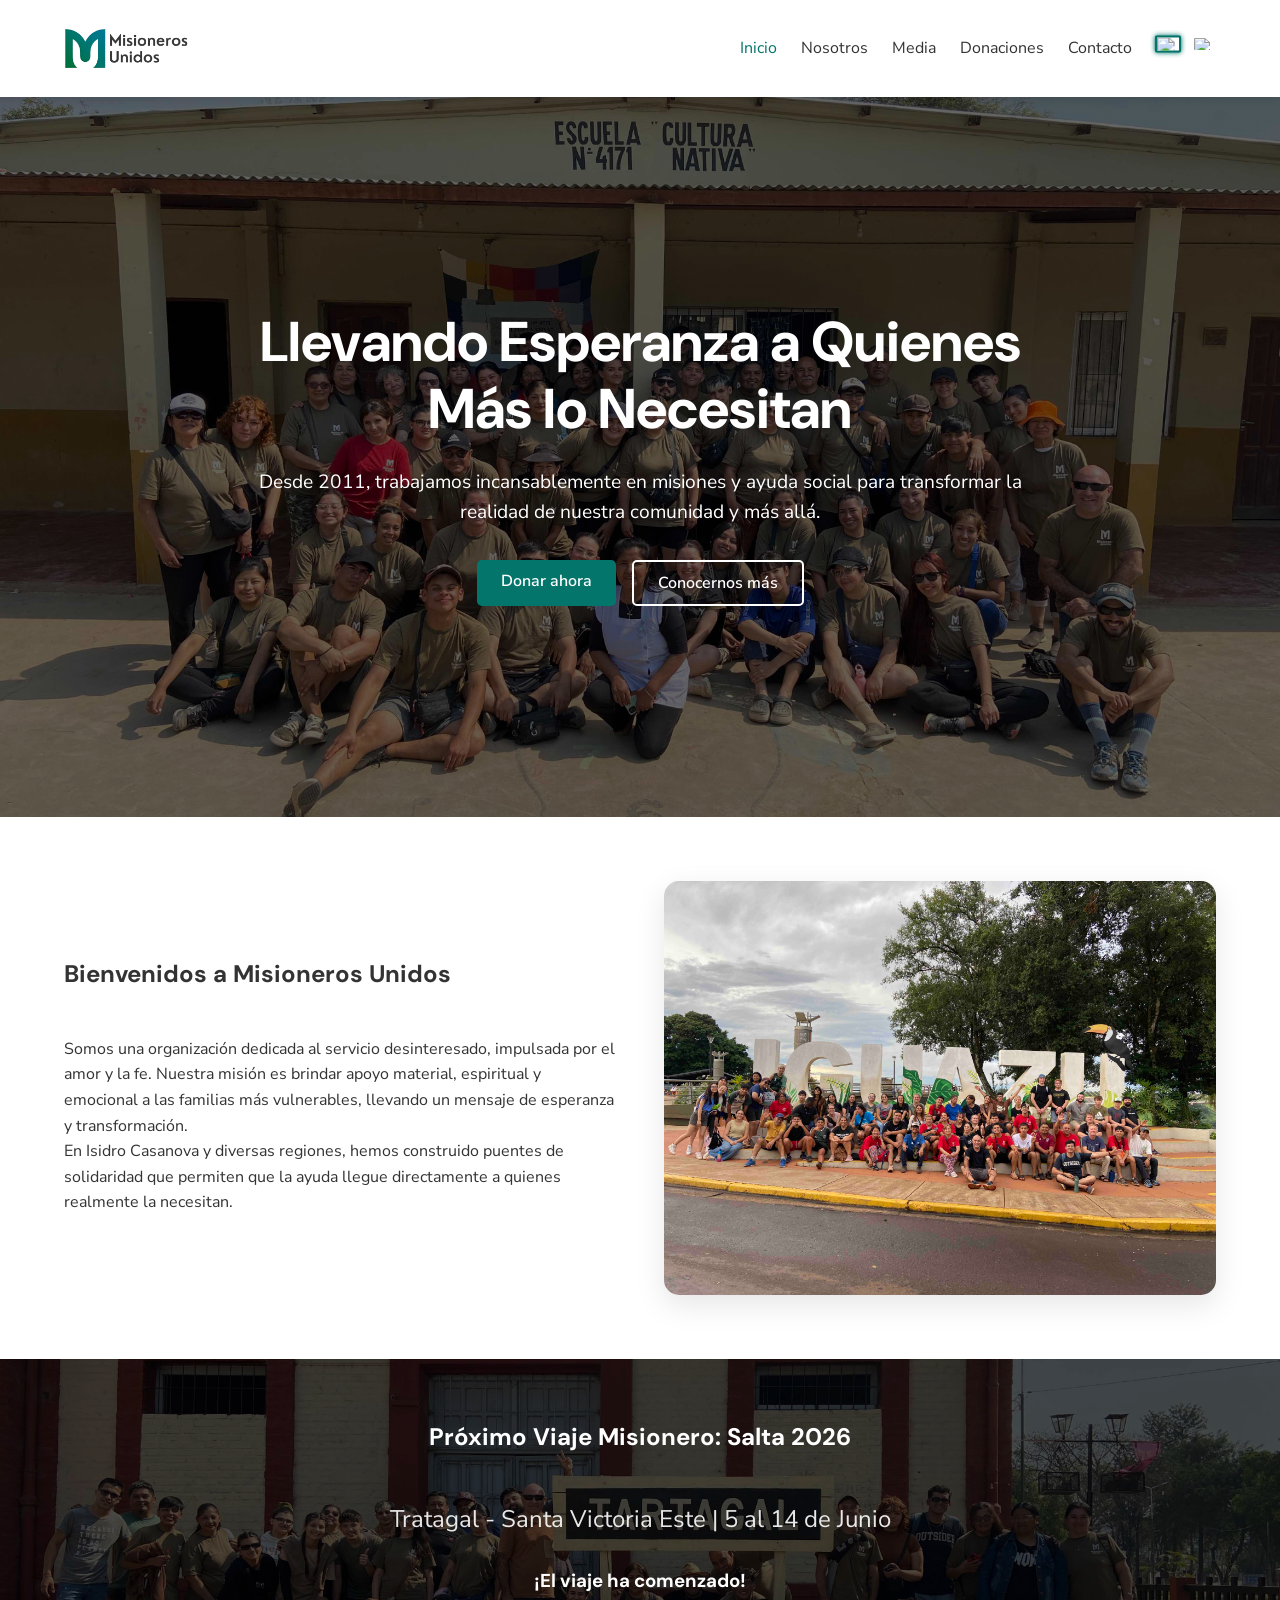
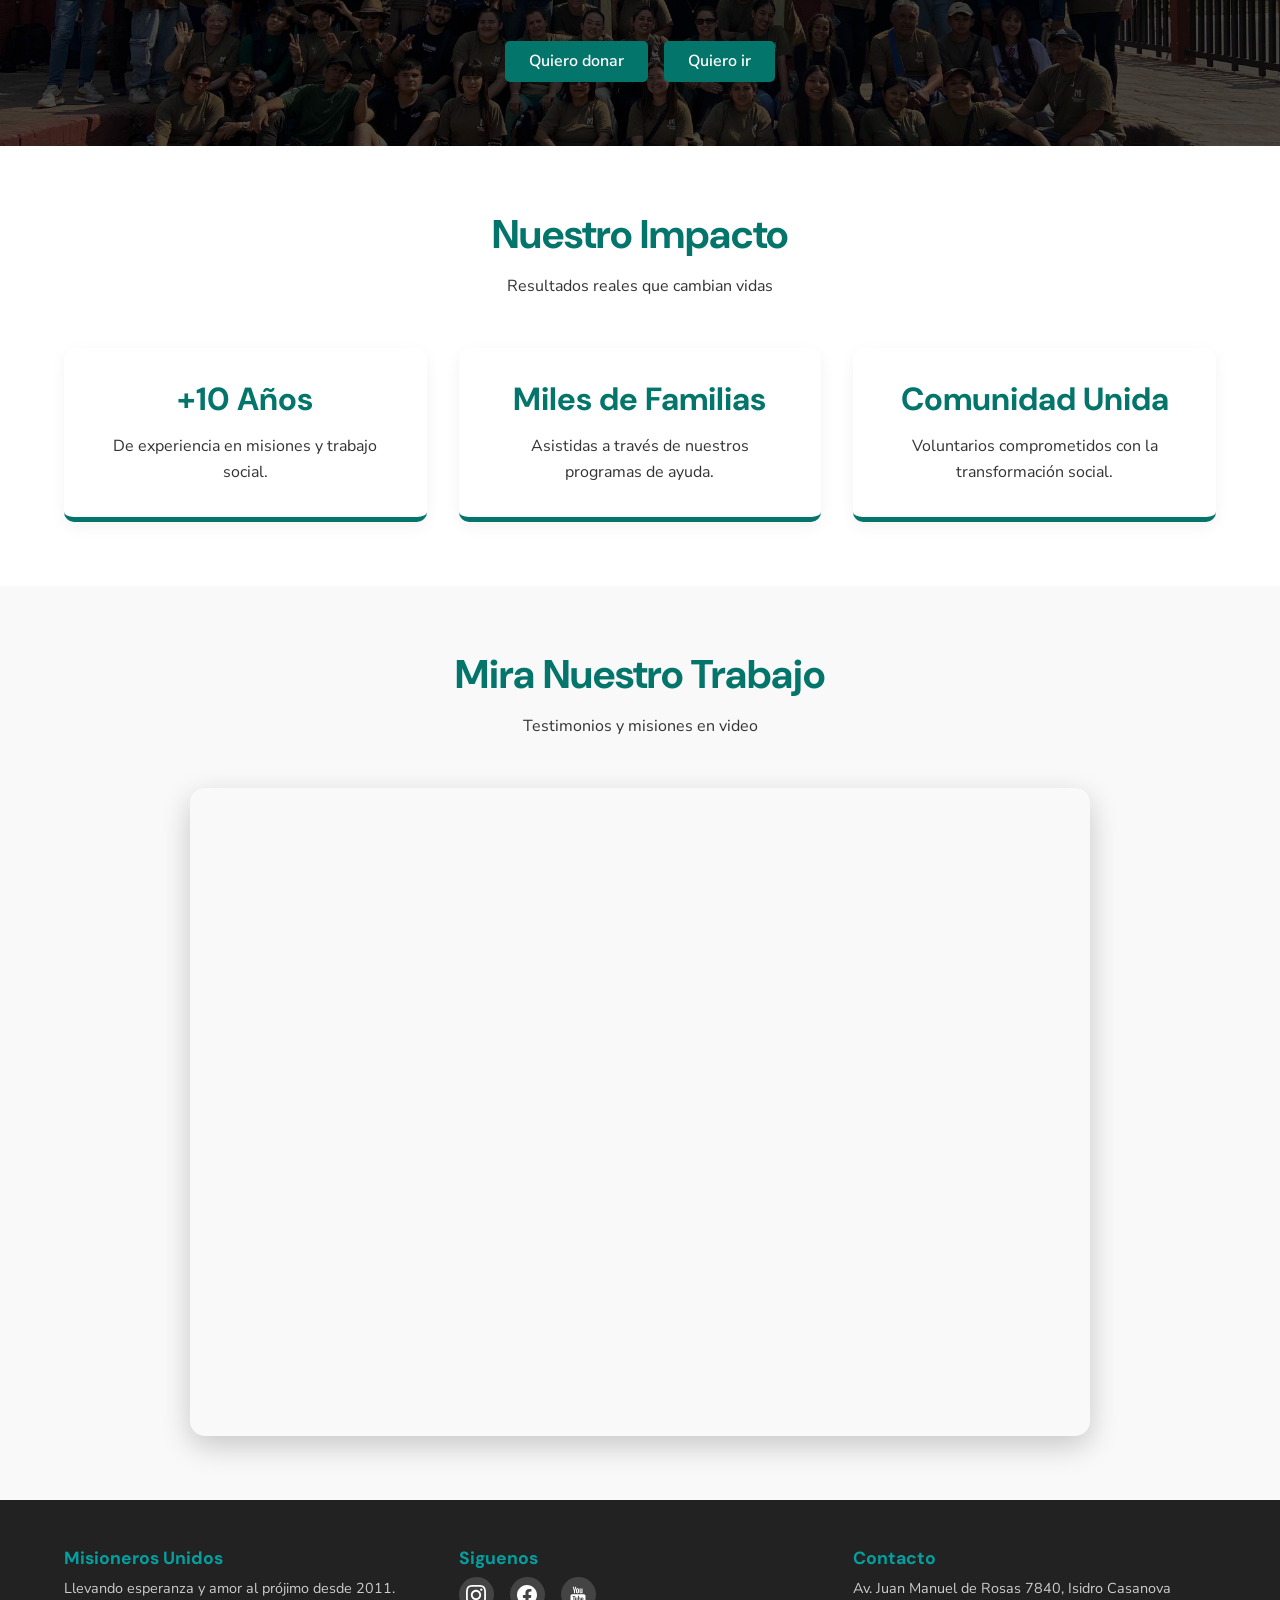
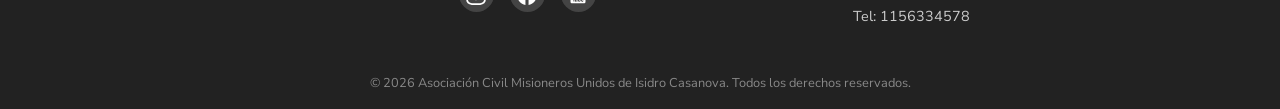
==== index.html @ 20f0d693 "SEO & Frontend desing" ====
<!DOCTYPE html>
<html lang="es">
<head>
    <meta charset="UTF-8">
    <meta name="viewport" content="width=device-width, initial-scale=1.0">
    <meta name="description" content="Asociación Civil Misioneros Unidos de Isidro Casanova - Transformando vidas a través de misiones y ayuda social desde 2011.">
    <title>Misioneros Unidos | Inicio</title>
    <link rel="preconnect" href="https://fonts.googleapis.com">
    <link rel="preconnect" href="https://fonts.gstatic.com" crossorigin>
    <link href="https://fonts.googleapis.com/css2?family=DM+Sans:wght@400;500;700&family=Nunito+Sans:wght@400;600;700&display=swap" rel="stylesheet">
    <link rel="icon" href="assets/images/logo.png" type="image/png">
    <script type="application/ld+json">
    {
      "@context": "https://schema.org",
      "@type": "Organization",
      "name": "Misioneros Unidos",
      "alternateName": "Asociación Civil Misioneros Unidos de Isidro Casanova",
      "url": "https://web-misioneros-unidos.vercel.app",
      "logo": "https://web-misioneros-unidos.vercel.app/assets/images/logo.png",
      "description": "Asociación Civil Misioneros Unidos de Isidro Casanova - Transformando vidas a través de misiones y ayuda social desde 2011.",
      "foundingDate": "2011",
      "address": {
        "@type": "PostalAddress",
        "streetAddress": "Av. Juan Manuel de Rosas 7840",
        "addressLocality": "Isidro Casanova",
        "addressRegion": "Buenos Aires",
        "addressCountry": "AR"
      },
      "telephone": "+541156334578",
      "email": "centrodemisionerosunidos@gmail.com",
      "sameAs": [
        "https://instagram.com/misionerosunidosoficial",
        "https://www.facebook.com/misionerosunidos",
        "https://www.youtube.com/@misionerosunidos"
      ]
    }
    </script>
    <script type="application/ld+json">
    {
      "@context": "https://schema.org",
      "@type": "WebSite",
      "name": "Misioneros Unidos",
      "url": "https://web-misioneros-unidos.vercel.app",
      "inLanguage": "es"
    }
    </script>
    <link rel="stylesheet" href="css/global.css">
    <link rel="stylesheet" href="css/home.css">
</head>
<body>
    <a href="#main-content" class="skip-link">Saltar al contenido principal</a>
    <header>
        <div class="container">
            <nav aria-label="Navegación principal">
                <a href="index.html" class="logo">
                    <img src="assets/images/logo2.png" alt="Misioneros Unidos Logo">
                </a>
                <ul class="nav-links" id="nav-list">
                             <li><a href="/" class="active" data-i18n="nav.inicio">Inicio</a></li>
                             <li><a href="/about" data-i18n="nav.nosotros">Nosotros</a></li>
                             <li><a href="/media" data-i18n="nav.media">Media</a></li>
                             <li><a href="/donaciones" data-i18n="nav.donaciones">Donaciones</a></li>
                             <li><a href="/contacto" data-i18n="nav.contacto">Contacto</a></li>
                             <li class="lang-item">
                                 <div class="lang-switcher">
                                     <a href="#" class="lang-switch active" data-lang="es" aria-label="Cambiar a Español">
                                         <img src="https://flagcdn.com/w40/ar.png" alt="Bandera Argentina" aria-hidden="true">
                                     </a>
                                     <a href="#" class="lang-switch" data-lang="en" aria-label="Switch to English">
                                         <img src="https://flagcdn.com/w40/us.png" alt="Bandera Estados Unidos" aria-hidden="true">
                                     </a>
                                 </div>
                             </li>
                         </ul>

                <button class="burger" aria-label="Abrir menú" aria-expanded="false" aria-controls="nav-list">
                    <span></span>
                    <span></span>
                    <span></span>
                </button>
            </nav>
        </div>
    </header>

    <main id="main-content" tabindex="-1">
        <section class="hero">
            <div class="container">
                <div class="hero-content">
                    <h1 data-i18n="index.hero_title">Llevando Esperanza a Quienes Más lo Necesitan</h1>
                    <p data-i18n="index.hero_desc">Desde 2011, trabajamos incansablemente en misiones y ayuda social para transformar la realidad de nuestra comunidad y más allá.</p>
                    <div class="hero-btns">
                        <a href="pages/donaciones.html" class="btn btn-primary" data-i18n="index.hero_btn_donate">Donar ahora</a>
                        <a href="pages/about.html" class="btn btn-outline-white" data-i18n="index.hero_btn_about">Conocernos más</a>
                    </div>
                </div>
            </div>
        </section>

        <section class="welcome section-padding">
            <div class="container">
                <div class="welcome-grid">
                    <div class="welcome-text">
                        <h2 class="section-title" style="text-align: left;" data-i18n="index.welcome_title">Bienvenidos a Misioneros Unidos</h2>
                        <p data-i18n="index.welcome_text_1">Somos una organización dedicada al servicio desinteresado, impulsada por el amor y la fe. Nuestra misión es brindar apoyo material, espiritual y emocional a las familias más vulnerables, llevando un mensaje de esperanza y transformación.</p>
                        <p data-i18n="index.welcome_text_2">En Isidro Casanova y diversas regiones, hemos construido puentes de solidaridad que permiten que la ayuda llegue directamente a quienes realmente la necesitan.</p>
                    </div>
                    <div class="welcome-img">
                        <img src="assets/images/2.jpg" alt="Misioneros Unidos Ayudando" onerror="this.src='https://via.placeholder.com/600x400?text=Misioneros+Unidos'">
                    </div>
                </div>
            </div>
        </section>

        <section class="mission-trip section-padding">
            <div class="container">
                <div class="mission-trip-content">
                    <div class="mission-trip-text">
                         <h2 class="section-title" style="text-align: center; color: var(--white);" data-i18n="index.trip_title">Próximo Viaje Misionero: Salta 2026</h2>
                         <p class="mission-trip-subtitle" data-i18n="index.trip_subtitle">Tratagal - Santa Victoria Este | 5 al 14 de Junio</p>
                         
                         <div id="countdown" class="countdown">
                             <div class="countdown-item">
                                 <span id="days">00</span>
                                 <small data-i18n="index.countdown_days">Días</small>
                             </div>
                             <div class="countdown-item">
                                 <span id="hours">00</span>
                                 <small data-i18n="index.countdown_hours">Horas</small>
                             </div>
                             <div class="countdown-item">
                                 <span id="minutes">00</span>
                                 <small data-i18n="index.countdown_minutes">Minutos</small>
                             </div>
                             <div class="countdown-item">
                                 <span id="seconds">00</span>
                                 <small data-i18n="index.countdown_seconds">Segundos</small>
                             </div>
                         </div>
 
                         <div class="mission-trip-btns">
                             <a href="pages/donaciones.html" class="btn btn-primary" data-i18n="index.trip_btn_donate">Quiero donar</a>
                             <a href="https://wa.me/5491156334578?text=Hola,%20me%20interesa%20sumarme%20al%20viaje%20misionero%20a%20Salta%202026.%20%C2%A1Me%20dan%20m%C3%A1s%20informaci%C3%B3n?" class="btn btn-primary" target="_blank" data-i18n="index.trip_btn_go">Quiero ir</a>
                         </div>

                    </div>
                </div>
            </div>
        </section>

        <section class="impact section-padding">
            <div class="container">
                 <div class="section-title">
                     <h2 data-i18n="index.impact_title">Nuestro Impacto</h2>
                     <p data-i18n="index.impact_subtitle">Resultados reales que cambian vidas</p>
                 </div>
                 <div class="impact-grid">
                     <div class="impact-card">
                         <h3 data-i18n="index.impact_card_1_title">+10 Años</h3>
                         <p data-i18n="index.impact_card_1_text">De experiencia en misiones y trabajo social.</p>
                     </div>
                     <div class="impact-card">
                         <h3 data-i18n="index.impact_card_2_title">Miles de Familias</h3>
                         <p data-i18n="index.impact_card_2_text">Asistidas a través de nuestros programas de ayuda.</p>
                     </div>
                     <div class="impact-card">
                         <h3 data-i18n="index.impact_card_3_title">Comunidad Unida</h3>
                         <p data-i18n="index.impact_card_3_text">Voluntarios comprometidos con la transformación social.</p>
                     </div>
                 </div>

            </div>
        </section>

        <section class="video-section section-padding" style="background-color: #f9f9f9;">
            <div class="container">
                 <div class="section-title">
                     <h2 data-i18n="index.video_title">Mira Nuestro Trabajo</h2>
                     <p data-i18n="index.video_subtitle">Testimonios y misiones en video</p>
                 </div>

                <div class="video-container">
                        <iframe 
                            width="560" 
                            height="315" 
                            src="https://www.youtube.com/embed/videoseries?list=UUqDYoqiu80Mp7nt4zkls1jg" 
                            title="YouTube video player" 
                            frameborder="0" 
                            allow="accelerometer; autoplay; clipboard-write; encrypted-media; gyroscope; picture-in-picture; web-share" 
                            allowfullscreen>
                        </iframe>
                </div>
            </div>
        </section>
    </main>

    <footer>
        <div class="container">
            <div class="footer-content">
                <div class="footer-section">
                    <h3 data-i18n="footer.title">Misioneros Unidos</h3>
                    <p data-i18n="footer.description">Llevando esperanza y amor al prójimo desde 2011.</p>
                </div>
                <div class="footer-section">
                    <h3 data-i18n="footer.follow_us">Siguenos</h3>
                    <div class="footer-socials">
                        <a href="https://instagram.com/misionerosunidosoficial" target="_blank" rel="noopener" aria-label="Instagram">
                            <svg viewBox="0 0 24 24" aria-hidden="true"><path d="M12 2.163c3.204 0 3.584.012 4.85.07 3.252.148 4.771 1.691 4.919 4.919.058 1.265.069 1.645.069 4.849 0 3.205-.012 3.584-.069 4.849-.149 3.225-1.664 4.771-4.919 4.919-1.266.058-1.644.07-4.85.07-3.204 0-3.584-.012-4.849-.07-3.26-.149-4.771-1.691-4.919-4.919-.058-1.265-.07-1.644-.07-4.849 0-3.204.013-3.583.07-4.849.149-3.227 1.664-4.771 4.919-4.919 1.266-.057 1.645-.069 4.849-.069zm0-2.163c-3.259 0-3.667.014-4.947.072-4.358.2-6.78 2.618-6.98 6.98-.059 1.281-.073 1.689-.073 4.948 0 3.259.014 3.668.072 4.948.2 4.358 2.618 6.78 6.98 6.98 1.281.058 1.689.072 4.948.072 3.259 0 3.668-.014 4.948-.072 4.354-.2 6.782-2.618 6.979-6.98.059-1.28.073-1.689.073-4.948 0-3.259-.014-3.667-.072-4.947-.196-4.354-2.617-6.78-6.979-6.98-1.281-.059-1.69-.073-4.949-.073zm0 5.838c-3.403 0-6.162 2.759-6.162 6.162s2.759 6.163 6.162 6.163 6.162-2.759 6.162-6.163c0-3.403-2.759-6.162-6.162-6.162zm0 10.162c-2.209 0-4-1.79-4-4 0-2.209 1.791-4 4-4s4 1.791 4 4c0 2.21-1.791 4-4 4zm6.406-11.845c-.796 0-1.441.645-1.441 1.44s.645 1.44 1.441 1.44c.795 0 1.439-.645 1.439-1.44s-.644-1.44-1.439-1.44z"/></svg>
                        </a>
                        <a href="https://www.facebook.com/misionerosunidos" target="_blank" rel="noopener" aria-label="Facebook">
                            <svg viewBox="0 0 24 24" aria-hidden="true"><path d="M24 12.073c0-6.627-5.373-12-12-12s-12 5.373-12 12c0 5.99 4.388 10.954 10.125 11.854v-8.385H7.078v-3.47h3.047V9.43c0-3.007 1.792-4.669 4.533-4.669 1.312 0 2.686.235 2.686.235v2.953H15.83c-1.491 0-1.956.925-1.956 1.874v2.25h3.328l-.532 3.47h-2.796v8.385C19.612 23.027 24 18.062 24 12.073z"/></svg>
                        </a>
                        <a href="https://www.youtube.com/@misionerosunidos" target="_blank" rel="noopener" aria-label="YouTube">
                            <svg xmlns="http://www.w3.org/2000/svg" x="0px" y="0px" width="48" height="48" viewBox="0 0 24 24" aria-hidden="true"><path d="M 5.6796875 2 L 7.1582031 7.34375 L 7.1582031 9.90625 L 8.4394531 9.90625 L 8.4394531 7.34375 L 9.9375 2 L 8.6464844 2 L 8.109375 4.4316406 C 7.958375 5.1416406 7.8623594 5.6462656 7.8183594 5.9472656 L 7.7792969 5.9472656 C 7.7162969 5.5262656 7.6202813 5.017875 7.4882812 4.421875 L 6.9707031 2 L 5.6796875 2 z M 11.431641 4.0175781 C 10.997641 4.0175781 10.647859 4.1023906 10.380859 4.2753906 C 10.113859 4.4473906 9.9170156 4.7226094 9.7910156 5.0996094 C 9.6660156 5.4766094 9.6035156 5.9756563 9.6035156 6.5976562 L 9.6035156 7.4375 C 9.6035156 8.0525 9.6575781 8.5450156 9.7675781 8.9160156 C 9.8775781 9.2870156 10.063219 9.5603281 10.324219 9.7363281 C 10.585219 9.9123281 10.944344 10 11.402344 10 C 11.848344 10 12.202891 9.9132344 12.462891 9.7402344 C 12.722891 9.5672344 12.911344 9.295875 13.027344 8.921875 C 13.143344 8.547875 13.201172 8.0535 13.201172 7.4375 L 13.201172 6.5976562 C 13.201172 5.9766562 13.142437 5.4794687 13.023438 5.1054688 C 12.904438 4.7324687 12.715031 4.45725 12.457031 4.28125 C 12.199031 4.10525 11.858641 4.0175781 11.431641 4.0175781 z M 13.878906 4.1308594 L 13.878906 8.4453125 C 13.878906 8.9793125 13.968391 9.3720469 14.150391 9.6230469 C 14.332391 9.8740469 14.615047 10 14.998047 10 C 15.550047 10 15.966187 9.7332188 16.242188 9.1992188 L 16.269531 9.1992188 L 16.382812 9.90625 L 17.400391 9.90625 L 17.400391 4.1308594 L 16.101562 4.1308594 L 16.101562 8.71875 C 16.051563 8.82575 15.975094 8.9134219 15.871094 8.9824219 C 15.767094 9.0524219 15.659875 9.0859375 15.546875 9.0859375 C 15.414875 9.0859375 15.320672 9.031875 15.263672 8.921875 C 15.206672 8.811875 15.177734 8.6271406 15.177734 8.3691406 L 15.177734 4.1308594 L 13.878906 4.1308594 z M 11.402344 4.9121094 C 11.584344 4.9121094 11.713156 5.0072187 11.785156 5.1992188 C 11.857156 5.3902187 11.892578 5.694375 11.892578 6.109375 L 11.892578 7.9082031 C 11.892578 8.3352031 11.857156 8.6440312 11.785156 8.8320312 C 11.713156 9.0200312 11.585297 9.1142344 11.404297 9.1152344 C 11.222297 9.1152344 11.096344 9.0200313 11.027344 8.8320312 C 10.957344 8.6440313 10.923828 8.3352031 10.923828 7.9082031 L 10.923828 6.109375 C 10.923828 5.695375 10.95925 5.3912188 11.03125 5.1992188 C 11.10325 5.0082187 11.226344 4.9121094 11.402344 4.9121094 z M 5 11 C 3.9 11 3 11.9 3 13 L 3 20 C 3 21.1 3.9 22 5 22 L 19 22 C 20.1 22 21 21.1 21 20 L 21 13 C 21 11.9 20.1 11 19 11 L 5 11 z M 12.048828 13 L 13.105469 13 L 13.105469 15.568359 L 13.113281 15.568359 C 13.208281 15.382359 13.344531 15.233141 13.519531 15.119141 C 13.694531 15.005141 13.883938 14.949219 14.085938 14.949219 C 14.345937 14.949219 14.549266 15.01825 14.697266 15.15625 C 14.845266 15.29425 14.953531 15.517219 15.019531 15.824219 C 15.085531 16.132219 15.117187 16.559469 15.117188 17.105469 L 15.117188 17.876953 L 15.119141 17.876953 C 15.119141 18.603953 15.030469 19.136516 14.855469 19.478516 C 14.680469 19.820516 14.408109 19.992188 14.037109 19.992188 C 13.830109 19.992188 13.642656 19.944609 13.472656 19.849609 C 13.302656 19.754609 13.174844 19.623984 13.089844 19.458984 L 13.066406 19.458984 L 12.955078 19.919922 L 12.048828 19.919922 L 12.048828 13 z M 5.4863281 13.246094 L 8.7382812 13.246094 L 8.7382812 14.130859 L 7.6484375 14.130859 L 7.6484375 19.919922 L 6.5761719 19.919922 L 6.5761719 14.130859 L 5.4863281 14.130859 L 5.4863281 13.246094 z M 17.097656 14.951172 C 17.473656 14.951172 17.762844 15.020203 17.964844 15.158203 C 18.165844 15.296203 18.307625 15.511734 18.390625 15.802734 C 18.472625 16.094734 18.513672 16.497719 18.513672 17.011719 L 18.513672 17.847656 L 16.677734 17.847656 L 16.677734 18.095703 C 16.677734 18.408703 16.686078 18.642828 16.705078 18.798828 C 16.724078 18.954828 16.762312 19.069625 16.820312 19.140625 C 16.878312 19.212625 16.967844 19.248047 17.089844 19.248047 C 17.253844 19.248047 17.366734 19.183641 17.427734 19.056641 C 17.488734 18.929641 17.522344 18.718875 17.527344 18.421875 L 18.474609 18.476562 C 18.479609 18.518563 18.482422 18.578344 18.482422 18.652344 C 18.482422 19.103344 18.358328 19.440109 18.111328 19.662109 C 17.864328 19.885109 17.517406 19.996094 17.066406 19.996094 C 16.525406 19.996094 16.145734 19.825328 15.927734 19.486328 C 15.709734 19.147328 15.601562 18.623109 15.601562 17.912109 L 15.601562 17.060547 C 15.601562 16.328547 15.714453 15.794031 15.939453 15.457031 C 16.164453 15.120031 16.551656 14.951172 17.097656 14.951172 z M 8.4101562 15.044922 L 9.5097656 15.044922 L 9.5097656 18.625 C 9.5097656 18.842 9.5340312 18.997844 9.5820312 19.089844 C 9.6300313 19.182844 9.7083125 19.228516 9.8203125 19.228516 C 9.9153125 19.228516 10.008703 19.199625 10.095703 19.140625 C 10.183703 19.082625 10.246062 19.007969 10.289062 18.917969 L 10.289062 15.044922 L 11.388672 15.044922 L 11.388672 19.919922 L 11.386719 19.919922 L 10.527344 19.919922 L 10.433594 19.322266 L 10.408203 19.322266 C 10.174203 19.774266 9.8244219 20 9.3574219 20 C 9.0334219 20 8.7965781 19.893641 8.6425781 19.681641 C 8.4885781 19.469641 8.4101563 19.1375 8.4101562 18.6875 L 8.4101562 15.044922 z M 17.074219 15.693359 C 16.957219 15.693359 16.870453 15.728875 16.814453 15.796875 C 16.758453 15.865875 16.721125 15.978766 16.703125 16.134766 C 16.684125 16.290766 16.675781 16.527703 16.675781 16.845703 L 16.675781 17.195312 L 17.478516 17.195312 L 17.478516 16.845703 C 17.478516 16.532703 17.468266 16.296766 17.447266 16.134766 C 17.427266 15.972766 17.388031 15.858969 17.332031 15.792969 C 17.276031 15.726969 17.191219 15.693359 17.074219 15.693359 z M 13.591797 15.728516 C 13.485797 15.728516 13.388828 15.770469 13.298828 15.855469 C 13.208828 15.940469 13.144422 16.049641 13.107422 16.181641 L 13.107422 18.949219 C 13.155422 19.034219 13.217922 19.097625 13.294922 19.140625 C 13.371922 19.182625 13.453922 19.205078 13.544922 19.205078 C 13.661922 19.205078 13.753266 19.163125 13.822266 19.078125 C 13.891266 18.993125 13.941703 18.850437 13.970703 18.648438 C 13.999703 18.447437 14.013672 18.1675 14.013672 17.8125 L 14.013672 17.185547 C 14.013672 16.803547 14.002516 16.509734 13.978516 16.302734 C 13.954516 16.095734 13.911562 15.946375 13.851562 15.859375 C 13.790563 15.772375 13.703797 15.728516 13.591797 15.728516 z"></path></svg>
                        </a>
                    </div>
                </div>
                <div class="footer-section">
                    <h3 data-i18n="footer.contact_title">Contacto</h3>
                    <p data-i18n="footer.address">Av. Juan Manuel de Rosas 7840, Isidro Casanova</p>
                    <p data-i18n="footer.phone">Tel: 1156334578</p>
                </div>
            </div>
            <div class="footer-bottom">
                <p data-i18n="footer.copyright">&copy; 2026 Asociación Civil Misioneros Unidos de Isidro Casanova. Todos los derechos reservados.</p>
            </div>
        </div>
    </footer>

    <script src="js/main.js"></script>
    <script src="js/i18n.js"></script>
</body>
</html>
---- css/global.css ----
:root {
    --primary-color: #04756b;
    --primary-dark: #035a53;
    --primary-light: #059fa0;
    --secondary-color: #f4f4f4;
    --text-color: #333;
    --text-light: #666;
    --white: #ffffff;
    --error-color: #d9534f;
    --success-color: #5cb85c;
    --font-heading: 'DM Sans', 'Segoe UI', sans-serif;
    --font-body: 'Nunito Sans', 'Segoe UI', sans-serif;
    --transition: all 0.3s ease;
}

* {
    margin: 0;
    padding: 0;
    box-sizing: border-box;
}

body {
    font-family: var(--font-body);
    line-height: 1.6;
    color: var(--text-color);
    background-color: var(--white);
}

h1, h2, h3, h4, h5, h6 {
    font-family: var(--font-heading);
    font-weight: 700;
    line-height: 1.2;
}

a {
    text-decoration: none;
    color: inherit;
    transition: var(--transition);
}

ul {
    list-style: none;
}

img {
    max-width: 100%;
    display: block;
}

.container {
    width: 90%;
    max-width: 1200px;
    margin: 0 auto;
}

/* Header & Navigation */
header {
    background-color: var(--white);
    box-shadow: 0 2px 10px rgba(0,0,0,0.1);
    position: sticky;
    top: 0;
    z-index: 1000;
}

nav {
    display: flex;
    justify-content: space-between;
    align-items: center;
    padding: 1rem 0;
}

.logo {
    display: flex;
    align-items: center;
}

.logo img {
    height: 65px;
    width: auto;
    object-fit: contain;
}

.nav-links {
    display: flex;
    gap: 1.5rem;
}

.nav-links a:hover, .nav-links a.active {
    color: var(--primary-color);
}

.burger {
    display: none;
    cursor: pointer;
    width: 30px;
    height: 20px;
    position: relative;
    z-index: 1001;
}

.burger span {
    display: block;
    position: absolute;
    height: 3px;
    width: 100%;
    background: var(--primary-color);
    border-radius: 9px;
    opacity: 1;
    left: 0;
    transition: var(--transition);
}

.burger span:nth-child(1) { top: 0px; }
.burger span:nth-child(2) { top: 8px; }
.burger span:nth-child(3) { top: 16px; }

.burger.active span:nth-child(1) {
    top: 8px;
    transform: rotate(135deg);
}

.burger.active span:nth-child(2) {
    opacity: 0;
    left: -60px;
}

.burger.active span:nth-child(3) {
    top: 8px;
    transform: rotate(-135deg);
}

/* Footer */
footer {
    background-color: #222;
    color: var(--white);
    padding: 3rem 0 1rem;
}

.footer-content {
    display: flex;
    justify-content: space-between;
    align-items: flex-start;
    flex-wrap: wrap;
    gap: 2rem;
    margin-bottom: 1.5rem;
}

.footer-section {
    flex: 1;
    min-width: 200px;
}

.footer-section h3 {
    margin-bottom: 0.5rem;
    color: var(--primary-light);
    font-size: 1.1rem;
}

.footer-section p, .footer-section ul li {
    font-size: 0.9rem;
    color: #ccc;
    margin-bottom: 0.3rem;
}

.footer-socials {
    display: flex;
    gap: 1rem;
    margin-top: 0.5rem;
}

.footer-socials a {
    color: var(--white);
    transition: var(--transition);
    width: 35px;
    height: 35px;
    background: #444;
    display: flex;
    align-items: center;
    justify-content: center;
    border-radius: 50%;
}

.footer-socials a img, .footer-socials a svg, .social-icons a svg {
    width: 20px;
    height: 20px;
    object-fit: contain;
    fill: currentColor;
}

.footer-socials a:hover {
    background: var(--primary-color);
    transform: translateY(-3px);
}

.footer-bottom {
    text-align: center;
    padding-top: 1rem;
    font-size: 0.8rem;
    color: #888;
}

/* Skip Link */
.skip-link {
    position: absolute;
    top: -60px;
    left: 1rem;
    background: var(--primary-color);
    color: var(--white);
    padding: 0.5rem 1.5rem;
    z-index: 10000;
    border-radius: 0 0 4px 4px;
    font-weight: 600;
    font-size: 1rem;
    text-decoration: none;
    transition: top 0.2s ease;
}

.skip-link:focus {
    top: 0;
}

/* Focus Visible */
:focus {
    outline: none;
}

:focus-visible {
    outline: 2px solid var(--primary-color);
    outline-offset: 2px;
}

button:focus-visible,
a:focus-visible,
.btn:focus-visible {
    outline: 2px solid var(--primary-color);
    outline-offset: 2px;
}

/* Screen Reader Only */
.sr-only {
    position: absolute;
    width: 1px;
    height: 1px;
    padding: 0;
    margin: -1px;
    overflow: hidden;
    clip: rect(0, 0, 0, 0);
    white-space: nowrap;
    border: 0;
}

/* Reduced Motion */
@media (prefers-reduced-motion: reduce) {
    *,
    *::before,
    *::after {
        animation-duration: 0.01ms !important;
        animation-iteration-count: 1 !important;
        transition-duration: 0.01ms !important;
        scroll-behavior: auto !important;
    }
}

/* Responsive */
@media (max-width: 768px) {
    .footer-content {
        flex-direction: column;
        text-align: center;
        align-items: center;
    }
    
    .footer-section {
        width: 100%;
    }

    .footer-socials {
        justify-content: center;
    }

    .skip-link {
        left: 0;
        right: 0;
        text-align: center;
        border-radius: 0;
    }
}

/* Language Switcher */
.lang-switcher {
    display: flex;
    gap: 12px;
    align-items: center;
    justify-content: center;
}

.lang-switch {
    display: block;
    width: 24px;
    height: 16px;
    border-radius: 2px;
    transition: var(--transition);
    border: 2px solid transparent;
    padding: 0;
}

.lang-switch img {
    width: 100%;
    height: 100%;
    object-fit: cover;
    border-radius: 1px;
}

.lang-switch.active {
    border-color: var(--primary-color);
    box-shadow: 0 0 5px var(--primary-color);
    transform: scale(1.1);
}

/* Responsive */
@media (max-width: 768px) {
    .nav-links {
        display: flex;
        flex-direction: column;
        position: absolute;
        top: 100%;
        left: 0;
        width: 100%;
        background: var(--white);
        padding: 0;
        text-align: center;
        box-shadow: 0 5px 10px rgba(0,0,0,0.1);
        max-height: 0;
        overflow: hidden;
        transition: max-height 0.4s ease-in-out;
    }

    .nav-links.active {
        max-height: 600px;
        padding: 1rem 0;
    }

    .nav-links a:not(.lang-switch) {
        padding: 1rem;
        width: 100%;
        border-bottom: 1px solid #eee;
    }

    .nav-links li.lang-item {
        padding: 1.5rem 0;
        border-bottom: none;
        display: flex;
        justify-content: center;
    }

    .burger {
        display: block;
    }
}

/* Common Components */
.hero-content-title {

    font-size: 3rem;
    margin-bottom: 1rem;
    color: var(--white);
}

.hero-content-desc {
    font-size: 1.2rem;
    color: var(--white);
    max-width: 800px;
    margin: 0 auto;
    line-height: 1.4;
}

.btn {
    display: inline-block;
    padding: 0.8rem 1.5rem;
    border-radius: 5px;
    font-weight: 600;
    cursor: pointer;
    transition: var(--transition);
    border: none;
    text-align: center;
    font-family: inherit;
    line-height: 1;
    appearance: none;
}

.btn-primary {
    background-color: var(--primary-color);
    color: var(--white);
}

.btn-primary:hover {
    background-color: var(--primary-dark);
}

.btn-outline {
    border: 2px solid var(--primary-color);
    color: var(--primary-color);
    background: transparent;
}

.btn-outline:hover {
    background-color: var(--primary-color);
    color: var(--white);
}

.btn-outline-white {
    border: 2px solid var(--white);
    color: var(--white);
    background: transparent;
}

.btn-outline-white:hover {
    background-color: var(--white);
    color: var(--primary-color);
}

.section-padding {
    padding: 4rem 0;
}

.section-title {
    text-align: center;
    margin-bottom: 3rem;
}

.section-title h2 {
    font-size: 2.5rem;
    color: var(--primary-color);
    margin-bottom: 1rem;
}
---- css/home.css ----
.hero {
    height: 80vh;
    background: linear-gradient(rgba(0,0,0,0.6), rgba(0,0,0,0.6)), url('../assets/images/1.jpg') center/cover no-repeat;
    display: flex;
    align-items: center;
    color: var(--white);
    text-align: center;
}

.hero-content {
    max-width: 800px;
    margin: 0 auto;
}

.hero-content h1 {
    font-size: 3.5rem;
    margin-bottom: 1.5rem;
    line-height: 1.2;
}

.hero-content p {
    font-size: 1.2rem;
    margin-bottom: 2rem;
}

.hero-btns {
    display: flex;
    gap: 1rem;
    justify-content: center;
}

.welcome-grid {
    display: grid;
    grid-template-columns: 1fr 1fr;
    gap: 3rem;
    align-items: center;
}

.welcome-img img {
    border-radius: 15px;
    box-shadow: 0 10px 30px rgba(0,0,0,0.1);
}

.history-content {
    text-align: center;
    max-width: 800px;
    margin: 0 auto;
    font-size: 1.2rem;
}

.impact-grid {
    display: grid;
    grid-template-columns: repeat(auto-fit, minmax(250px, 1fr));
    gap: 2rem;
}

.impact-card {
    background: var(--white);
    padding: 2rem;
    text-align: center;
    border-radius: 10px;
    box-shadow: 0 5px 15px rgba(0,0,0,0.05);
    border-bottom: 5px solid var(--primary-color);
    transition: var(--transition);
}

.impact-card:hover {
    transform: translateY(-10px);
}

.impact-card h3 {
    font-size: 2rem;
    color: var(--primary-color);
    margin-bottom: 1rem;
}

.video-container {
    position: relative;
    padding-bottom: 56.25%;
    height: 0;
    overflow: hidden;
    max-width: 900px;
    margin: 0 auto;
    border-radius: 15px;
    box-shadow: 0 10px 30px rgba(0,0,0,0.2);
}

.video-container iframe {
    position: absolute;
    top: 0;
    left: 0;
    width: 100%;
    height: 100%;
}

.mission-trip {
    background: linear-gradient(rgba(0,0,0,0.7), rgba(0,0,0,0.7)), url('../assets/images/3.jpg') center/cover no-repeat;
    color: var(--white);
    display: flex;
    align-items: center;
    text-align: center;
}

.mission-trip-content {
    max-width: 900px;
    margin: 0 auto;
}

.mission-trip-subtitle {
    font-size: 1.5rem;
    margin-bottom: 2rem;
    opacity: 0.9;
}

.countdown {
    display: flex;
    justify-content: center;
    gap: 2rem;
    margin-bottom: 3rem;
}

.countdown-item {
    display: flex;
    flex-direction: column;
    align-items: center;
    min-width: 80px;
}

.countdown-item span {
    font-size: 3rem;
    font-weight: bold;
    line-height: 1;
}

.countdown-item small {
    font-size: 1rem;
    text-transform: uppercase;
    margin-top: 0.5rem;
    opacity: 0.8;
}

.mission-trip-btns {
    display: flex;
    gap: 1rem;
    justify-content: center;
}

@media (max-width: 768px) {
    .hero-content h1 {
        font-size: 2.5rem;
    }
    .welcome-grid {
        grid-template-columns: 1fr;
    }
    .hero-btns {
        flex-direction: column;
    }
    .countdown {
        gap: 1rem;
    }
    .countdown-item span {
        font-size: 2rem;
    }
    .mission-trip-btns {
        flex-direction: column;
    }
}
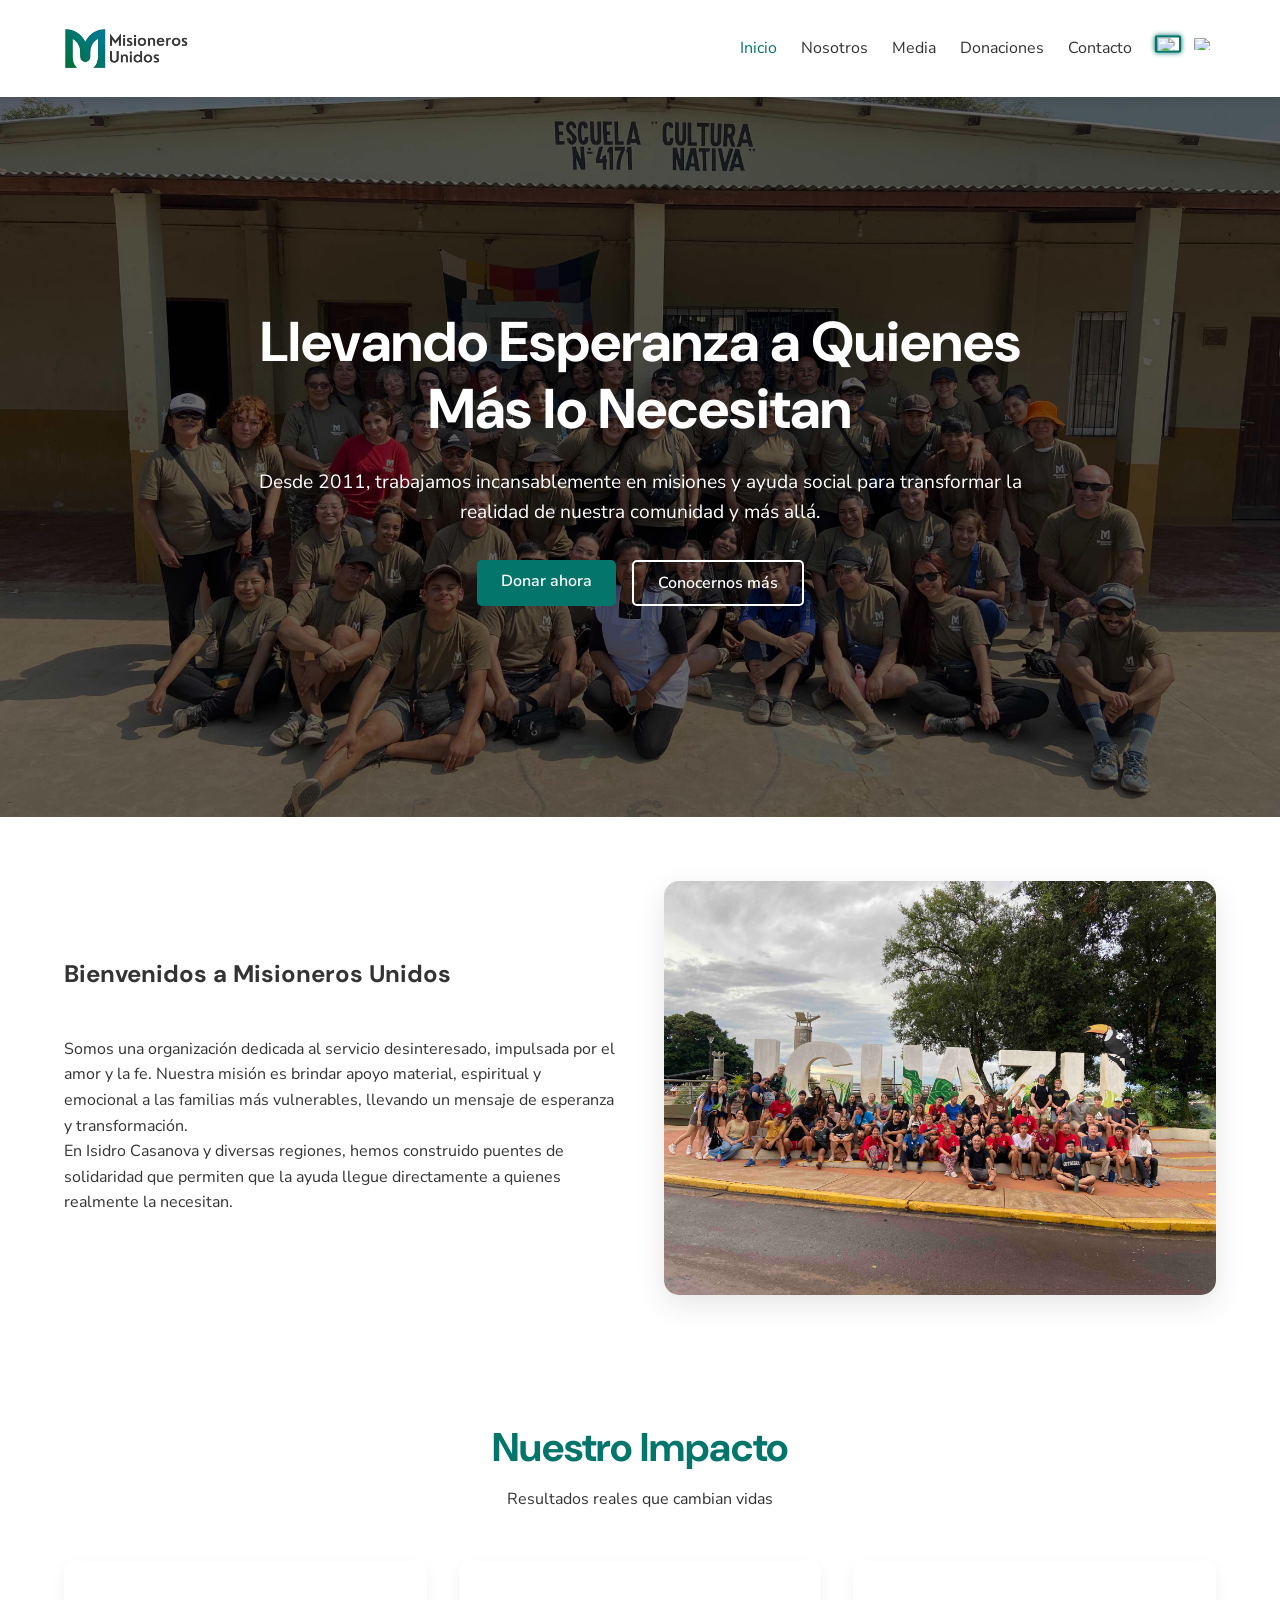
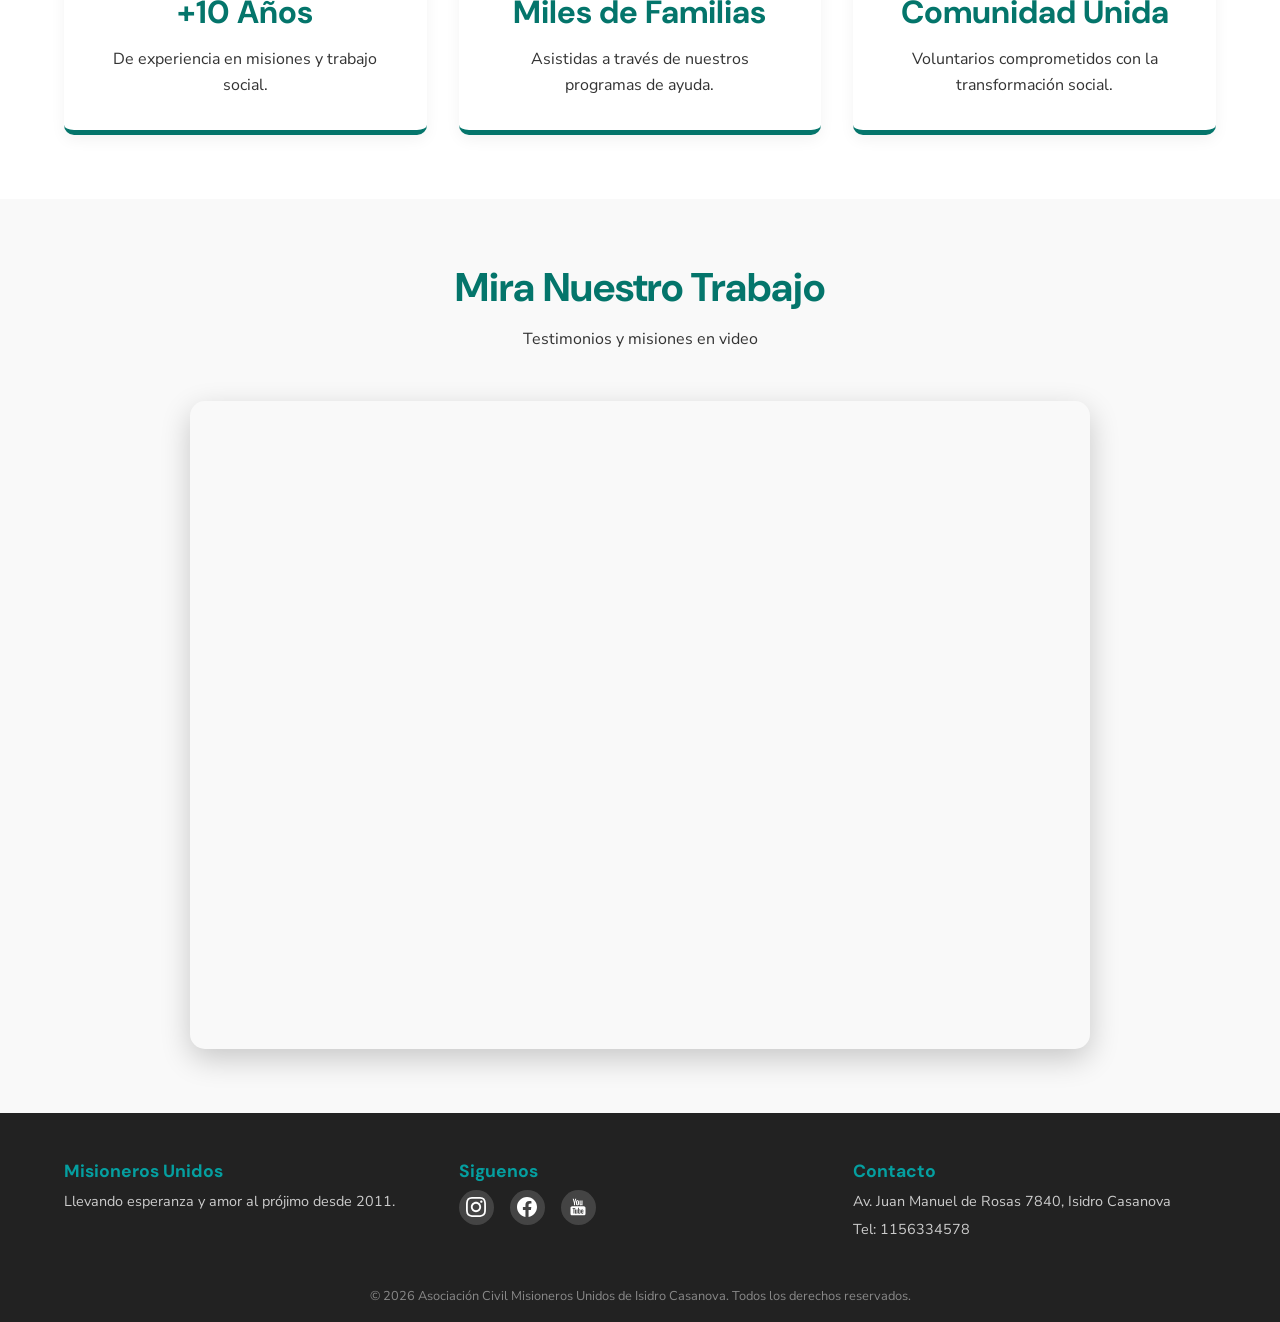
==== commit 480cbd2d: "Sin countdown" ====
--- a/index.html
+++ b/index.html
@@ -111,42 +111,6 @@
             </div>
         </section>
 
-        <section class="mission-trip section-padding">
-            <div class="container">
-                <div class="mission-trip-content">
-                    <div class="mission-trip-text">
-                         <h2 class="section-title" style="text-align: center; color: var(--white);" data-i18n="index.trip_title">Próximo Viaje Misionero: Salta 2026</h2>
-                         <p class="mission-trip-subtitle" data-i18n="index.trip_subtitle">Tratagal - Santa Victoria Este | 5 al 14 de Junio</p>
-                         
-                         <div id="countdown" class="countdown">
-                             <div class="countdown-item">
-                                 <span id="days">00</span>
-                                 <small data-i18n="index.countdown_days">Días</small>
-                             </div>
-                             <div class="countdown-item">
-                                 <span id="hours">00</span>
-                                 <small data-i18n="index.countdown_hours">Horas</small>
-                             </div>
-                             <div class="countdown-item">
-                                 <span id="minutes">00</span>
-                                 <small data-i18n="index.countdown_minutes">Minutos</small>
-                             </div>
-                             <div class="countdown-item">
-                                 <span id="seconds">00</span>
-                                 <small data-i18n="index.countdown_seconds">Segundos</small>
-                             </div>
-                         </div>
- 
-                         <div class="mission-trip-btns">
-                             <a href="pages/donaciones.html" class="btn btn-primary" data-i18n="index.trip_btn_donate">Quiero donar</a>
-                             <a href="https://wa.me/5491156334578?text=Hola,%20me%20interesa%20sumarme%20al%20viaje%20misionero%20a%20Salta%202026.%20%C2%A1Me%20dan%20m%C3%A1s%20informaci%C3%B3n?" class="btn btn-primary" target="_blank" data-i18n="index.trip_btn_go">Quiero ir</a>
-                         </div>
-
-                    </div>
-                </div>
-            </div>
-        </section>
-
         <section class="impact section-padding">
             <div class="container">
                  <div class="section-title">
--- a/css/home.css
+++ b/css/home.css
@@ -93,58 +93,6 @@
     height: 100%;
 }
 
-.mission-trip {
-    background: linear-gradient(rgba(0,0,0,0.7), rgba(0,0,0,0.7)), url('../assets/images/3.jpg') center/cover no-repeat;
-    color: var(--white);
-    display: flex;
-    align-items: center;
-    text-align: center;
-}
-
-.mission-trip-content {
-    max-width: 900px;
-    margin: 0 auto;
-}
-
-.mission-trip-subtitle {
-    font-size: 1.5rem;
-    margin-bottom: 2rem;
-    opacity: 0.9;
-}
-
-.countdown {
-    display: flex;
-    justify-content: center;
-    gap: 2rem;
-    margin-bottom: 3rem;
-}
-
-.countdown-item {
-    display: flex;
-    flex-direction: column;
-    align-items: center;
-    min-width: 80px;
-}
-
-.countdown-item span {
-    font-size: 3rem;
-    font-weight: bold;
-    line-height: 1;
-}
-
-.countdown-item small {
-    font-size: 1rem;
-    text-transform: uppercase;
-    margin-top: 0.5rem;
-    opacity: 0.8;
-}
-
-.mission-trip-btns {
-    display: flex;
-    gap: 1rem;
-    justify-content: center;
-}
-
 @media (max-width: 768px) {
     .hero-content h1 {
         font-size: 2.5rem;
@@ -155,13 +103,4 @@
     .hero-btns {
         flex-direction: column;
     }
-    .countdown {
-        gap: 1rem;
-    }
-    .countdown-item span {
-        font-size: 2rem;
-    }
-    .mission-trip-btns {
-        flex-direction: column;
-    }
 }
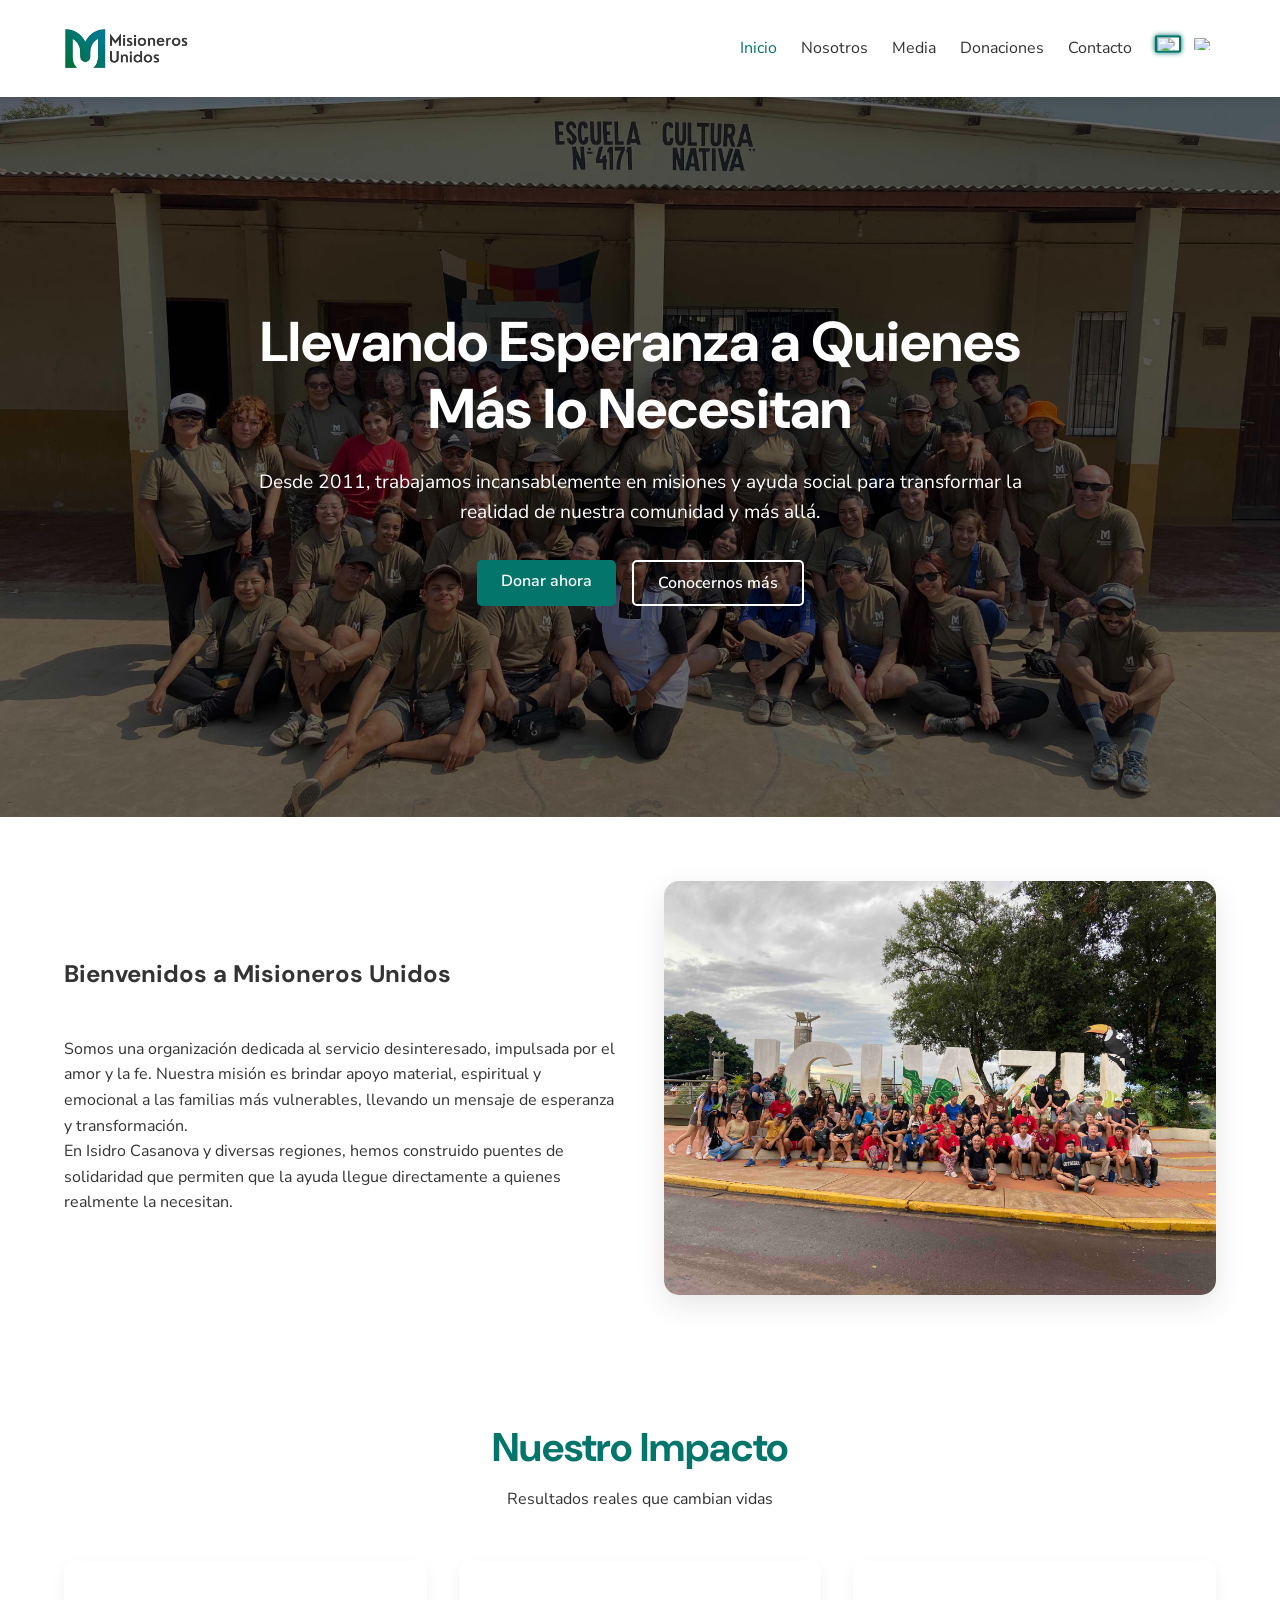
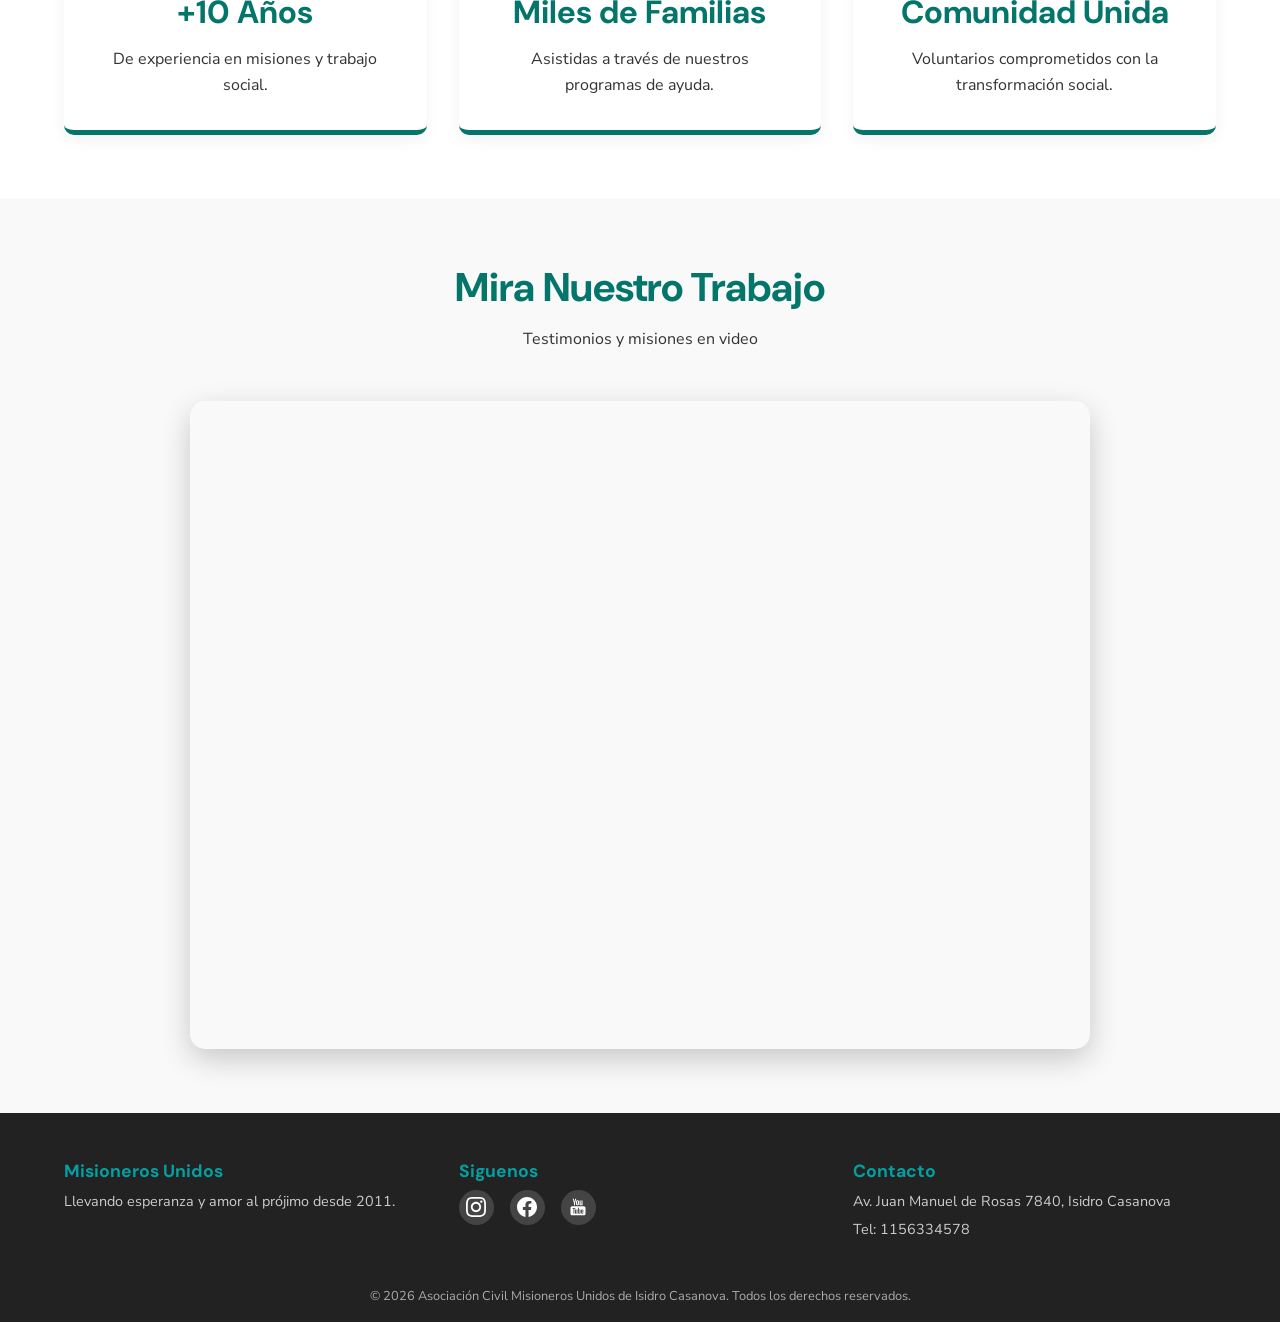
==== commit 53453bcd: "Alta prioridad" ====
--- a/index.html
+++ b/index.html
@@ -4,6 +4,11 @@
     <meta charset="UTF-8">
     <meta name="viewport" content="width=device-width, initial-scale=1.0">
     <meta name="description" content="Asociación Civil Misioneros Unidos de Isidro Casanova - Transformando vidas a través de misiones y ayuda social desde 2011.">
+    <meta name="robots" content="index, follow">
+    <link rel="canonical" href="https://web-misioneros-unidos.vercel.app/">
+    <link rel="alternate" hreflang="es" href="https://web-misioneros-unidos.vercel.app/">
+    <link rel="alternate" hreflang="en" href="https://web-misioneros-unidos.vercel.app/">
+    <link rel="alternate" hreflang="x-default" href="https://web-misioneros-unidos.vercel.app/">
     <title>Misioneros Unidos | Inicio</title>
     <link rel="preconnect" href="https://fonts.googleapis.com">
     <link rel="preconnect" href="https://fonts.gstatic.com" crossorigin>
@@ -56,7 +61,7 @@
                     <img src="assets/images/logo2.png" alt="Misioneros Unidos Logo">
                 </a>
                 <ul class="nav-links" id="nav-list">
-                             <li><a href="/" class="active" data-i18n="nav.inicio">Inicio</a></li>
+                             <li><a href="/" class="active" aria-current="page" data-i18n="nav.inicio">Inicio</a></li>
                              <li><a href="/about" data-i18n="nav.nosotros">Nosotros</a></li>
                              <li><a href="/media" data-i18n="nav.media">Media</a></li>
                              <li><a href="/donaciones" data-i18n="nav.donaciones">Donaciones</a></li>
--- a/css/global.css
+++ b/css/global.css
@@ -196,7 +196,7 @@
     text-align: center;
     padding-top: 1rem;
     font-size: 0.8rem;
-    color: #888;
+    color: #aaa;
 }
 
 /* Skip Link */
@@ -219,8 +219,19 @@
     top: 0;
 }
 
+/* Prevent sticky header from hiding focused/targeted elements */
+:target,
+#main-content:focus {
+    scroll-margin-top: 80px;
+}
+
+:focus {
+    scroll-margin-top: 80px;
+    scroll-margin-bottom: 20px;
+}
+
 /* Focus Visible */
-:focus {
+:focus:not(:focus-visible) {
     outline: none;
 }
 
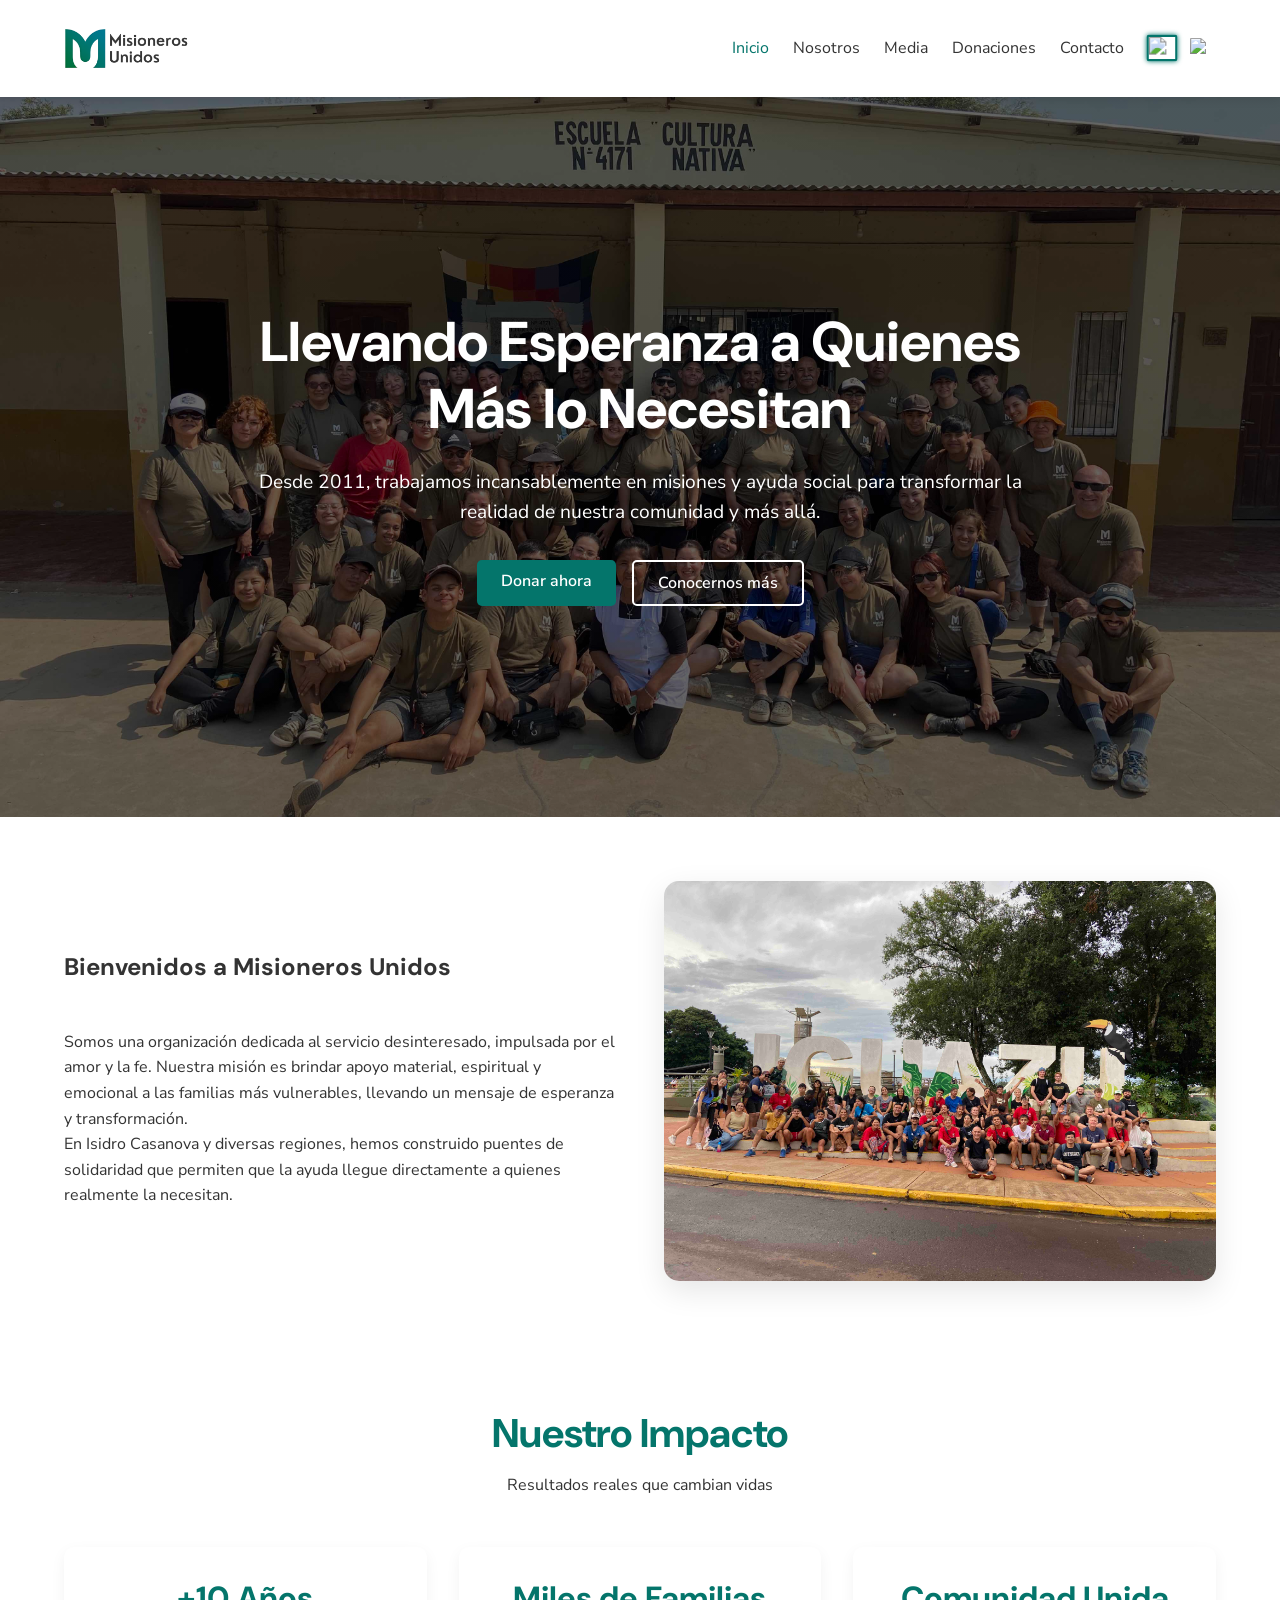
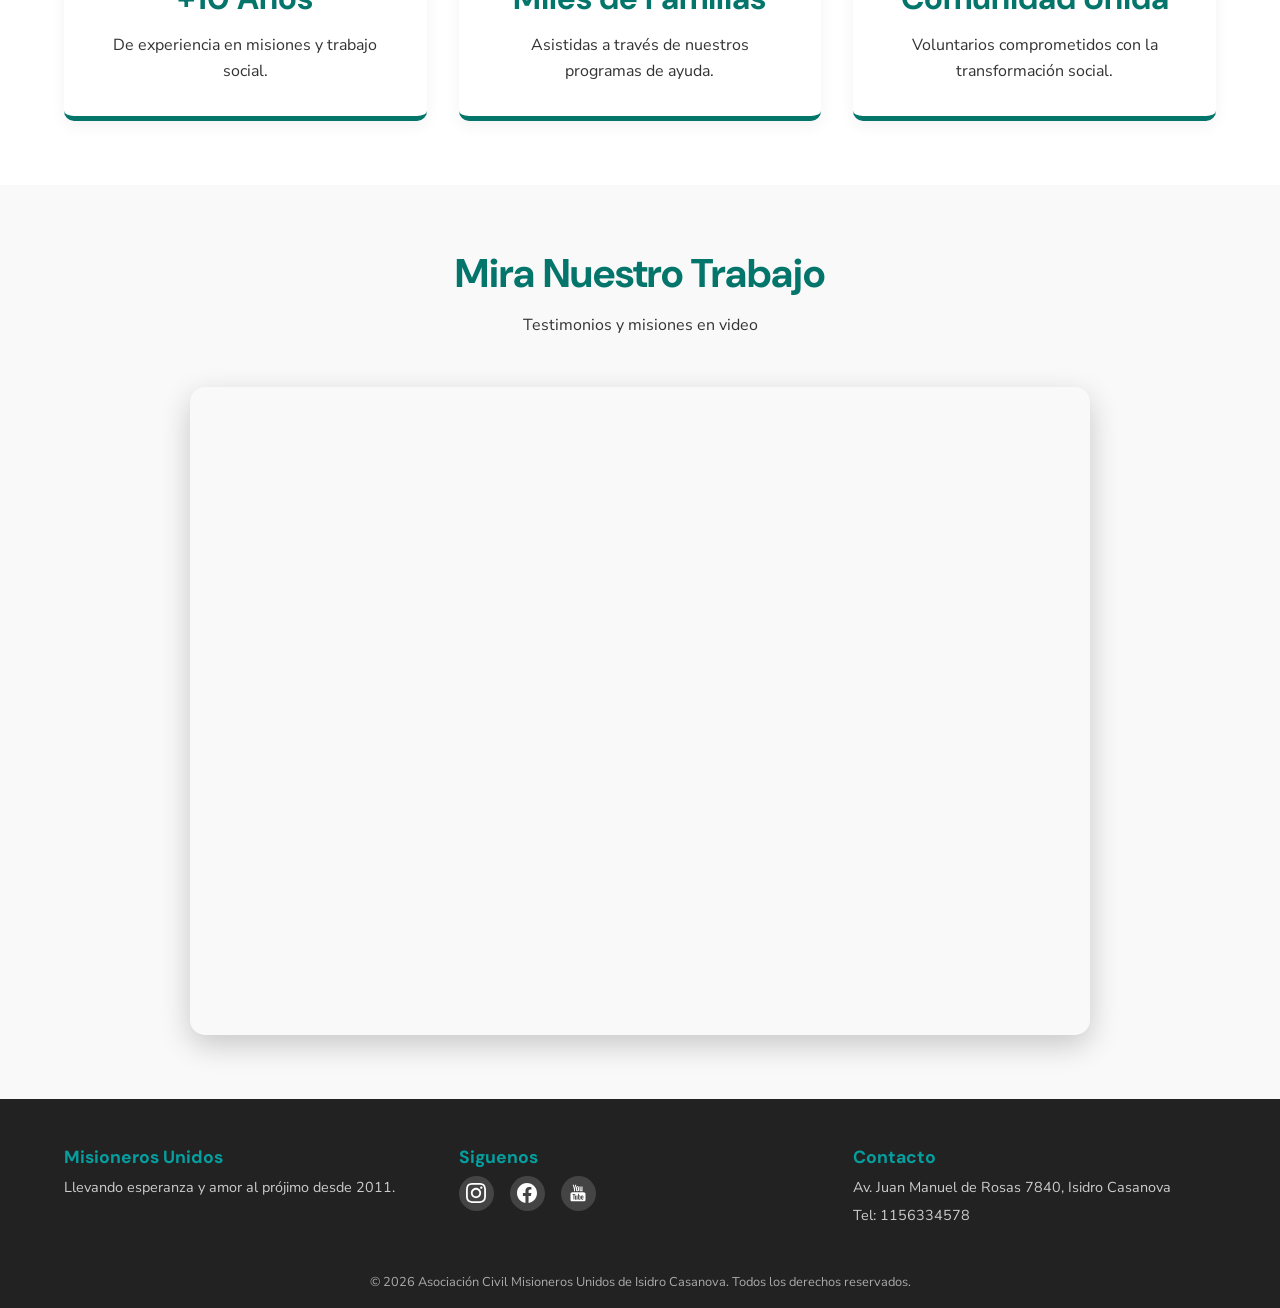
==== commit dc7f1c41: "SEO" ====
--- a/index.html
+++ b/index.html
@@ -31,6 +31,12 @@
         "addressRegion": "Buenos Aires",
         "addressCountry": "AR"
       },
+      "contactPoint": {
+        "@type": "ContactPoint",
+        "telephone": "+541156334578",
+        "contactType": "customer service",
+        "availableLanguage": ["Spanish", "English"]
+      },
       "telephone": "+541156334578",
       "email": "centrodemisionerosunidos@gmail.com",
       "sameAs": [
@@ -58,7 +64,7 @@
         <div class="container">
             <nav aria-label="Navegación principal">
                 <a href="index.html" class="logo">
-                    <img src="assets/images/logo2.png" alt="Misioneros Unidos Logo">
+                    <img src="assets/images/logo2.png" alt="Misioneros Unidos Logo" width="200" height="65">
                 </a>
                 <ul class="nav-links" id="nav-list">
                              <li><a href="/" class="active" aria-current="page" data-i18n="nav.inicio">Inicio</a></li>
@@ -69,10 +75,10 @@
                              <li class="lang-item">
                                  <div class="lang-switcher">
                                      <a href="#" class="lang-switch active" data-lang="es" aria-label="Cambiar a Español">
-                                         <img src="https://flagcdn.com/w40/ar.png" alt="Bandera Argentina" aria-hidden="true">
+                                         <img src="https://flagcdn.com/w40/ar.png" alt="Bandera Argentina" width="24" height="18" aria-hidden="true">
                                      </a>
                                      <a href="#" class="lang-switch" data-lang="en" aria-label="Switch to English">
-                                         <img src="https://flagcdn.com/w40/us.png" alt="Bandera Estados Unidos" aria-hidden="true">
+                                         <img src="https://flagcdn.com/w40/us.png" alt="Bandera Estados Unidos" width="24" height="18" aria-hidden="true">
                                      </a>
                                  </div>
                              </li>
@@ -110,7 +116,7 @@
                         <p data-i18n="index.welcome_text_2">En Isidro Casanova y diversas regiones, hemos construido puentes de solidaridad que permiten que la ayuda llegue directamente a quienes realmente la necesitan.</p>
                     </div>
                     <div class="welcome-img">
-                        <img src="assets/images/2.jpg" alt="Misioneros Unidos Ayudando" onerror="this.src='https://via.placeholder.com/600x400?text=Misioneros+Unidos'">
+                        <img src="assets/images/2.jpg" alt="Misioneros Unidos Ayudando" width="600" height="400" loading="lazy" onerror="this.src='https://via.placeholder.com/600x400?text=Misioneros+Unidos'">
                     </div>
                 </div>
             </div>
--- a/css/global.css
+++ b/css/global.css
@@ -93,9 +93,11 @@
     display: none;
     cursor: pointer;
     width: 30px;
-    height: 20px;
+    height: 24px;
     position: relative;
     z-index: 1001;
+    background: none;
+    border: none;
 }
 
 .burger span {
@@ -110,12 +112,12 @@
     transition: var(--transition);
 }
 
-.burger span:nth-child(1) { top: 0px; }
-.burger span:nth-child(2) { top: 8px; }
-.burger span:nth-child(3) { top: 16px; }
+.burger span:nth-child(1) { top: 2px; }
+.burger span:nth-child(2) { top: 10px; }
+.burger span:nth-child(3) { top: 18px; }
 
 .burger.active span:nth-child(1) {
-    top: 8px;
+    top: 10px;
     transform: rotate(135deg);
 }
 
@@ -125,7 +127,7 @@
 }
 
 .burger.active span:nth-child(3) {
-    top: 8px;
+    top: 10px;
     transform: rotate(-135deg);
 }
 
@@ -305,9 +307,13 @@
 }
 
 .lang-switch {
-    display: block;
-    width: 24px;
-    height: 16px;
+    display: flex;
+    align-items: center;
+    justify-content: center;
+    min-width: 24px;
+    min-height: 24px;
+    width: 28px;
+    height: 18px;
     border-radius: 2px;
     transition: var(--transition);
     border: 2px solid transparent;
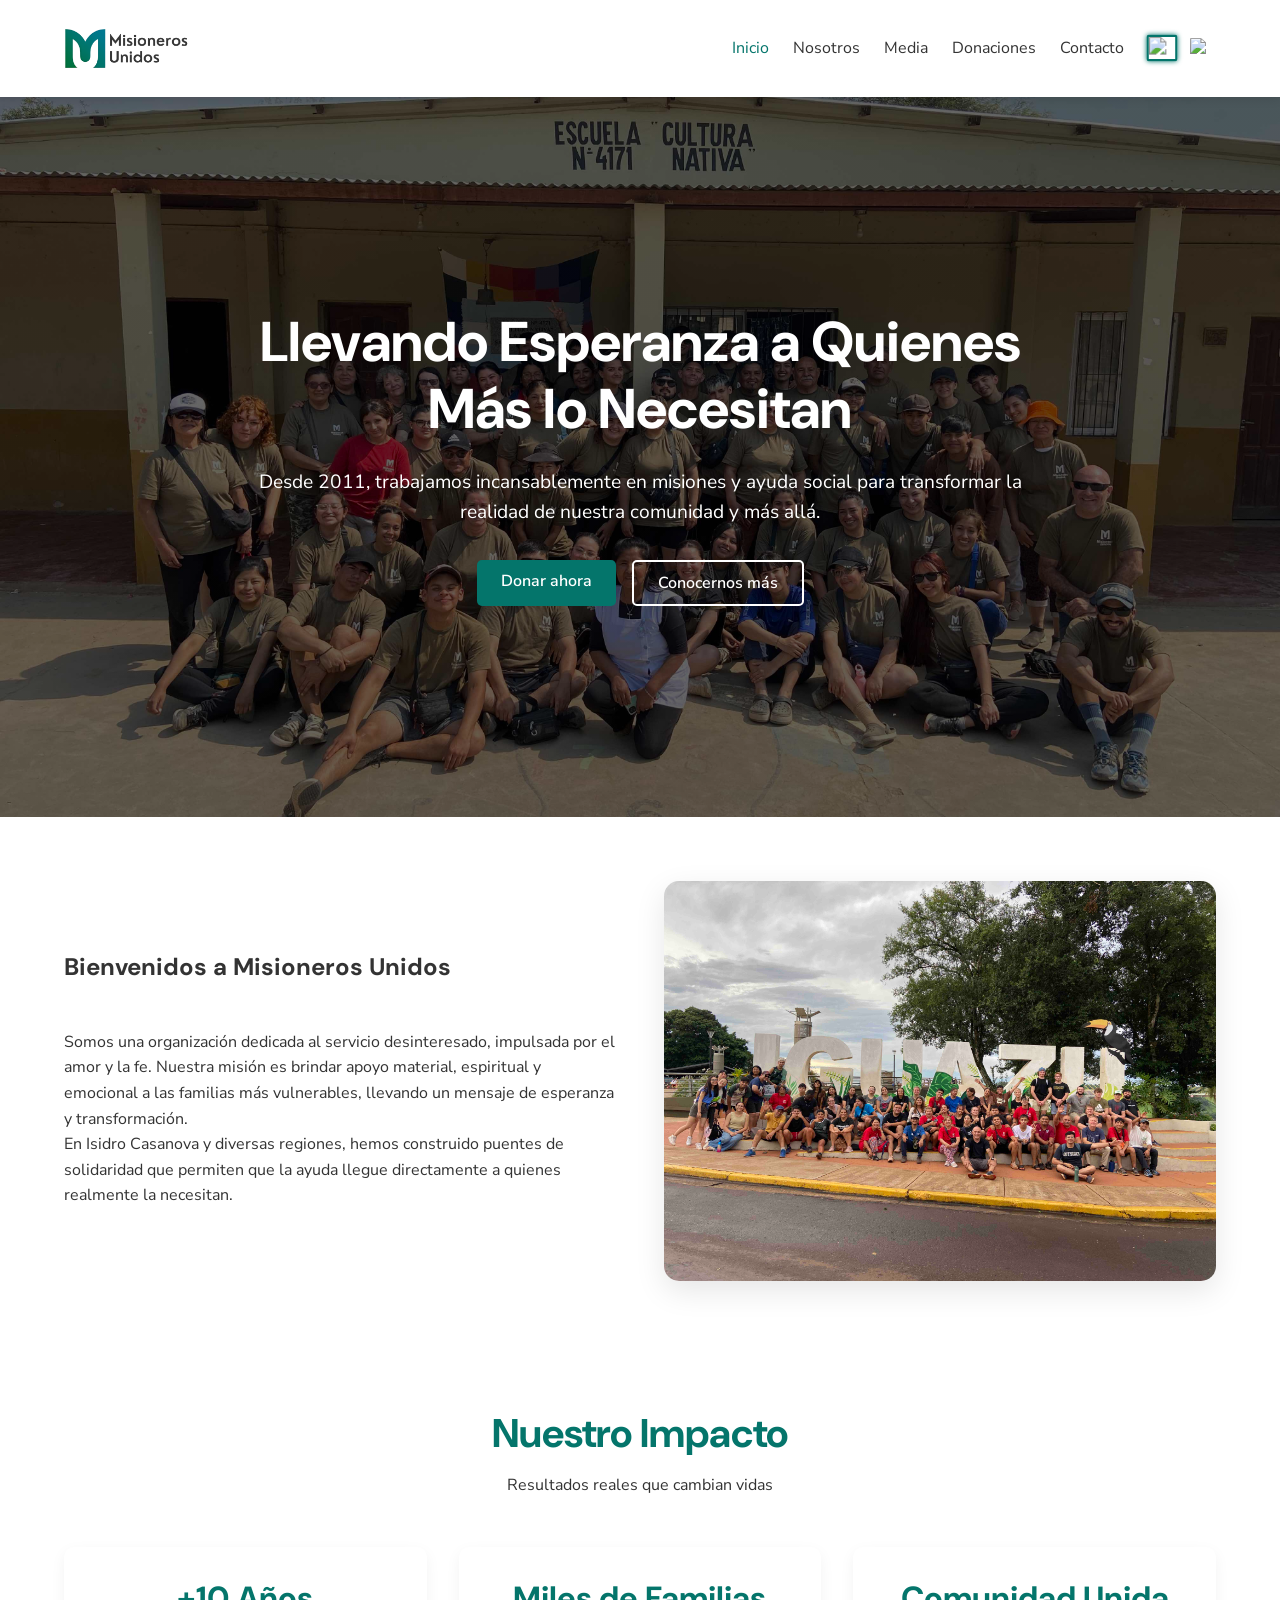
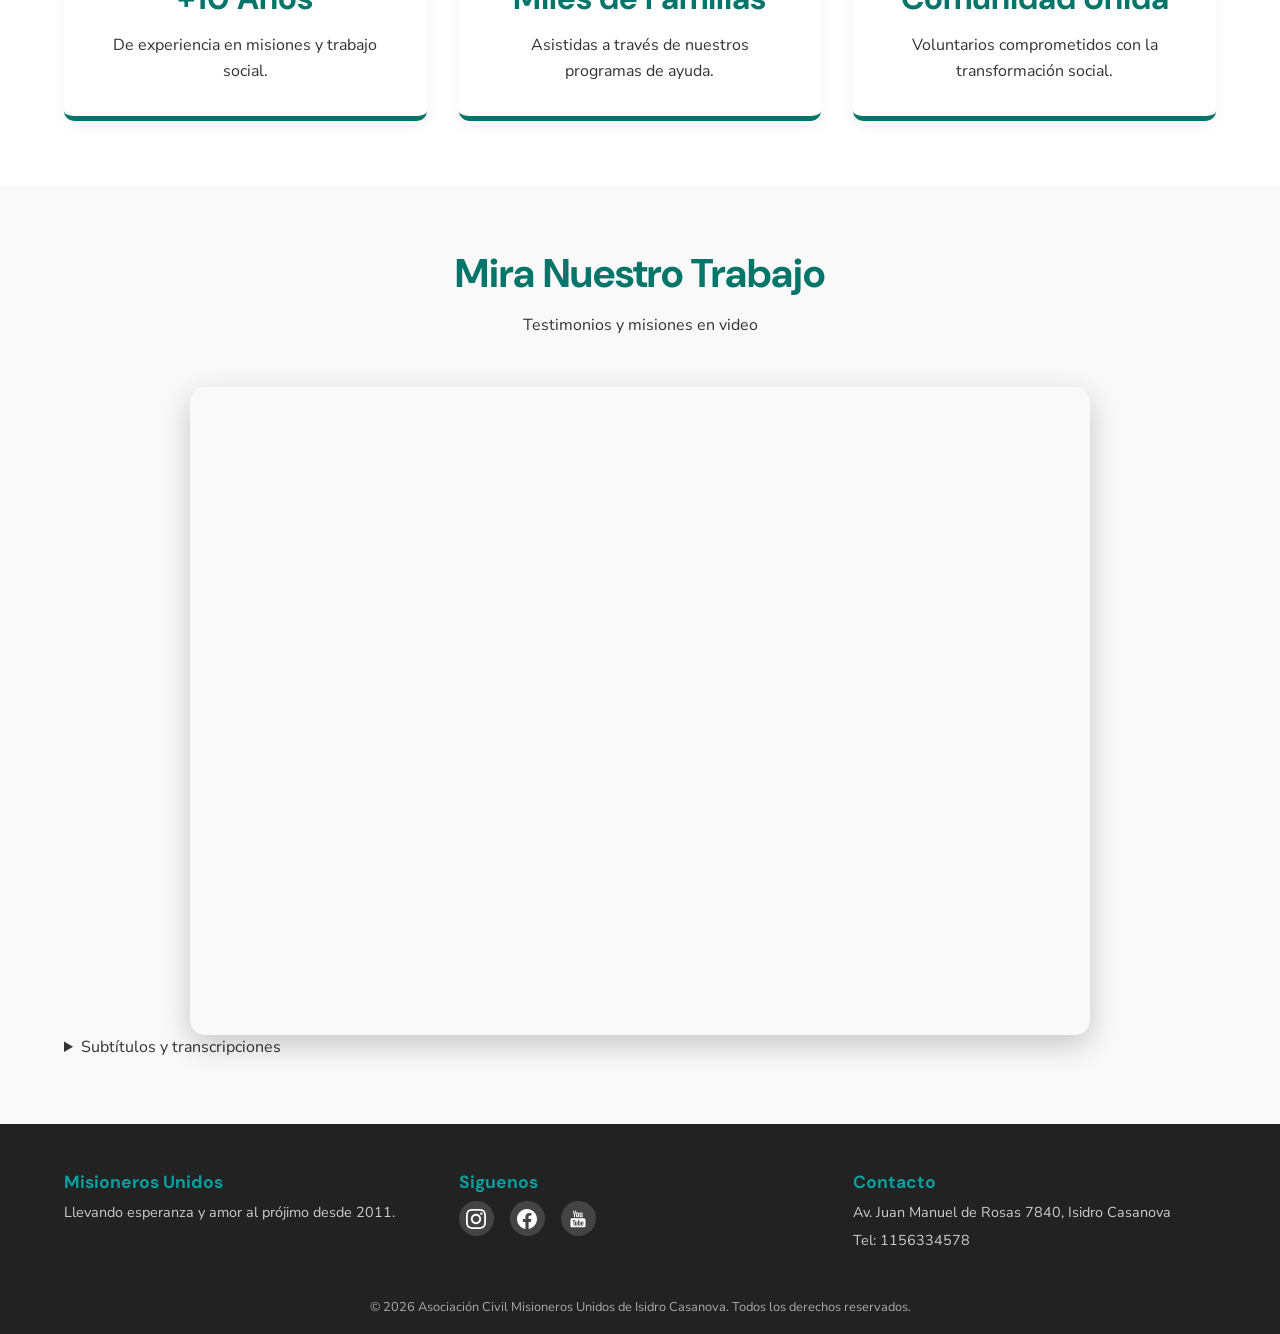
==== commit 838d61b1: "A11" ====
--- a/index.html
+++ b/index.html
@@ -157,13 +157,17 @@
                         <iframe 
                             width="560" 
                             height="315" 
-                            src="https://www.youtube.com/embed/videoseries?list=UUqDYoqiu80Mp7nt4zkls1jg" 
-                            title="YouTube video player" 
+                            src="https://www.youtube.com/embed/videoseries?list=UUqDYoqiu80Mp7nt4zkls1jg&cc_load_policy=1" 
+                            title="Canal de Misioneros Unidos en YouTube" 
                             frameborder="0" 
                             allow="accelerometer; autoplay; clipboard-write; encrypted-media; gyroscope; picture-in-picture; web-share" 
                             allowfullscreen>
                         </iframe>
                 </div>
+                <details class="transcript-note">
+                    <summary>Subtítulos y transcripciones</summary>
+                    <p>Los subtítulos están disponibles en cada video del canal. Actívalos con el botón CC del reproductor de YouTube.</p>
+                </details>
             </div>
         </section>
     </main>
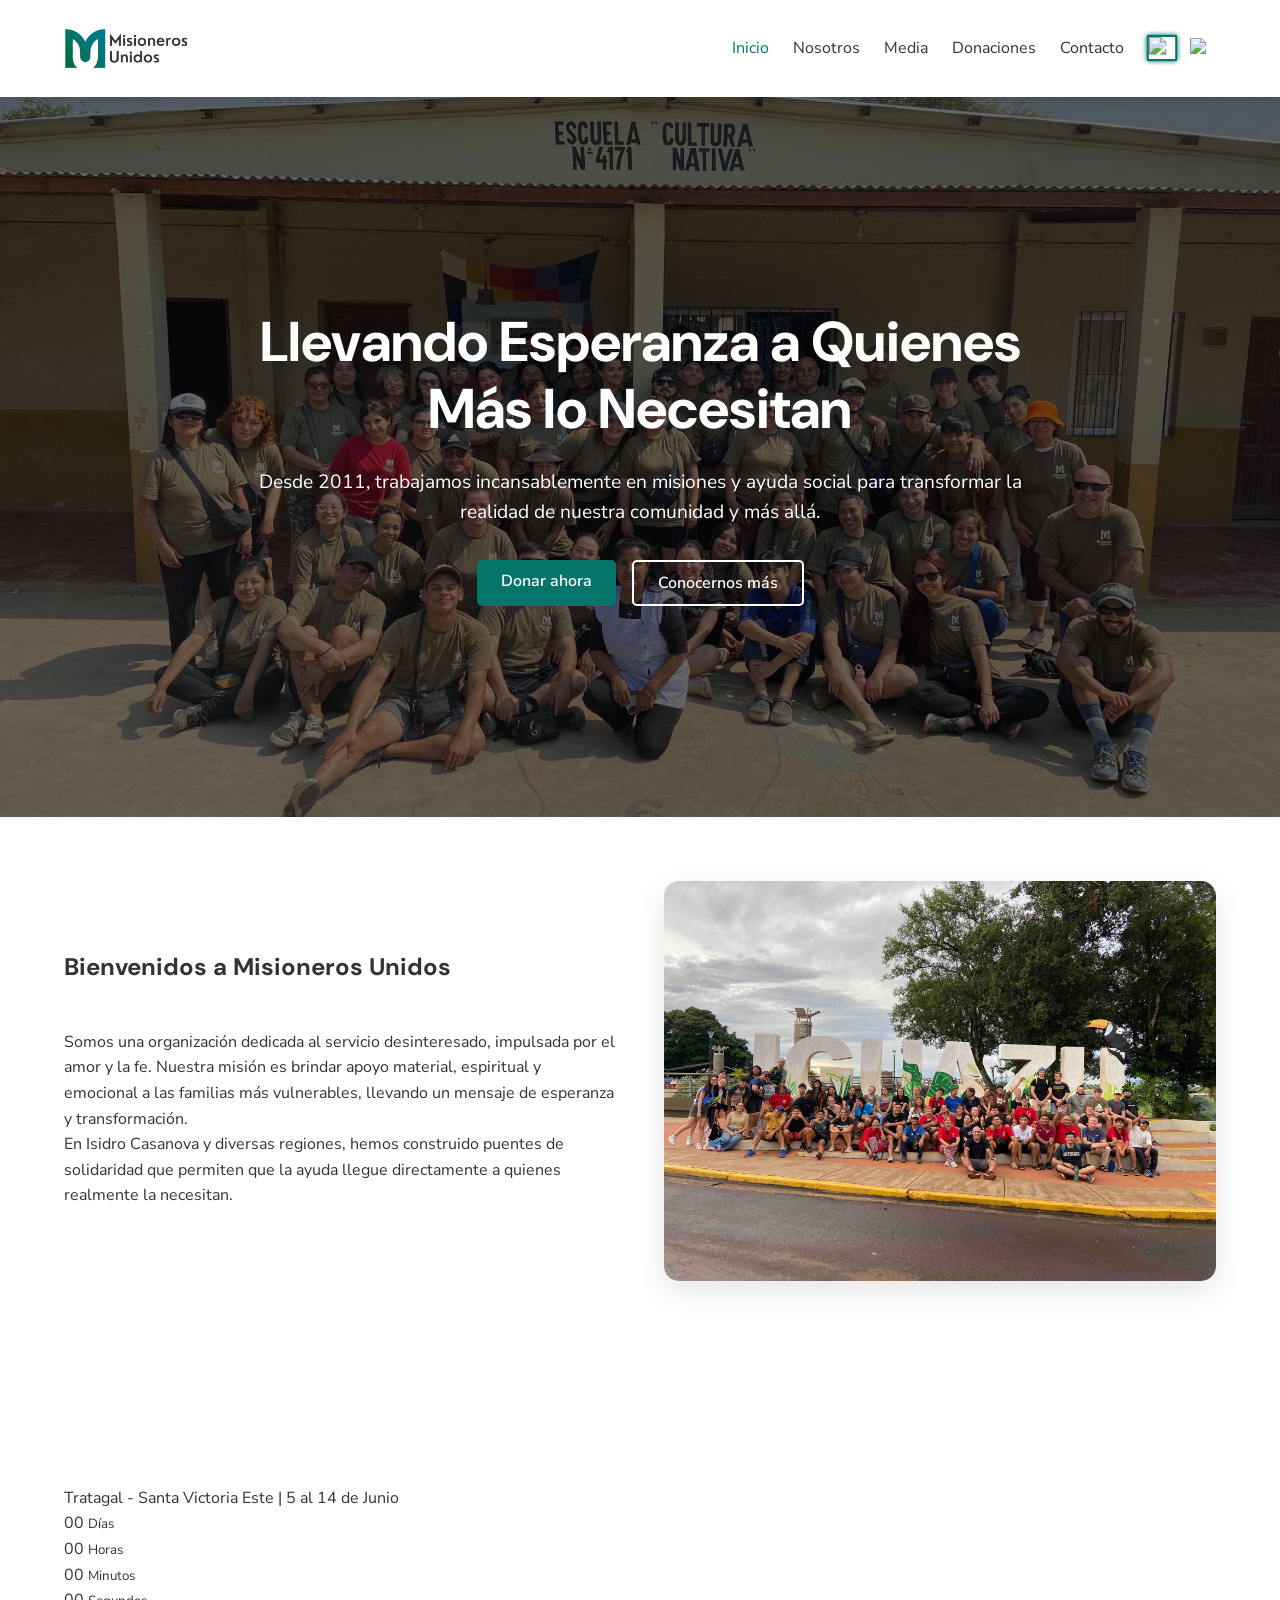
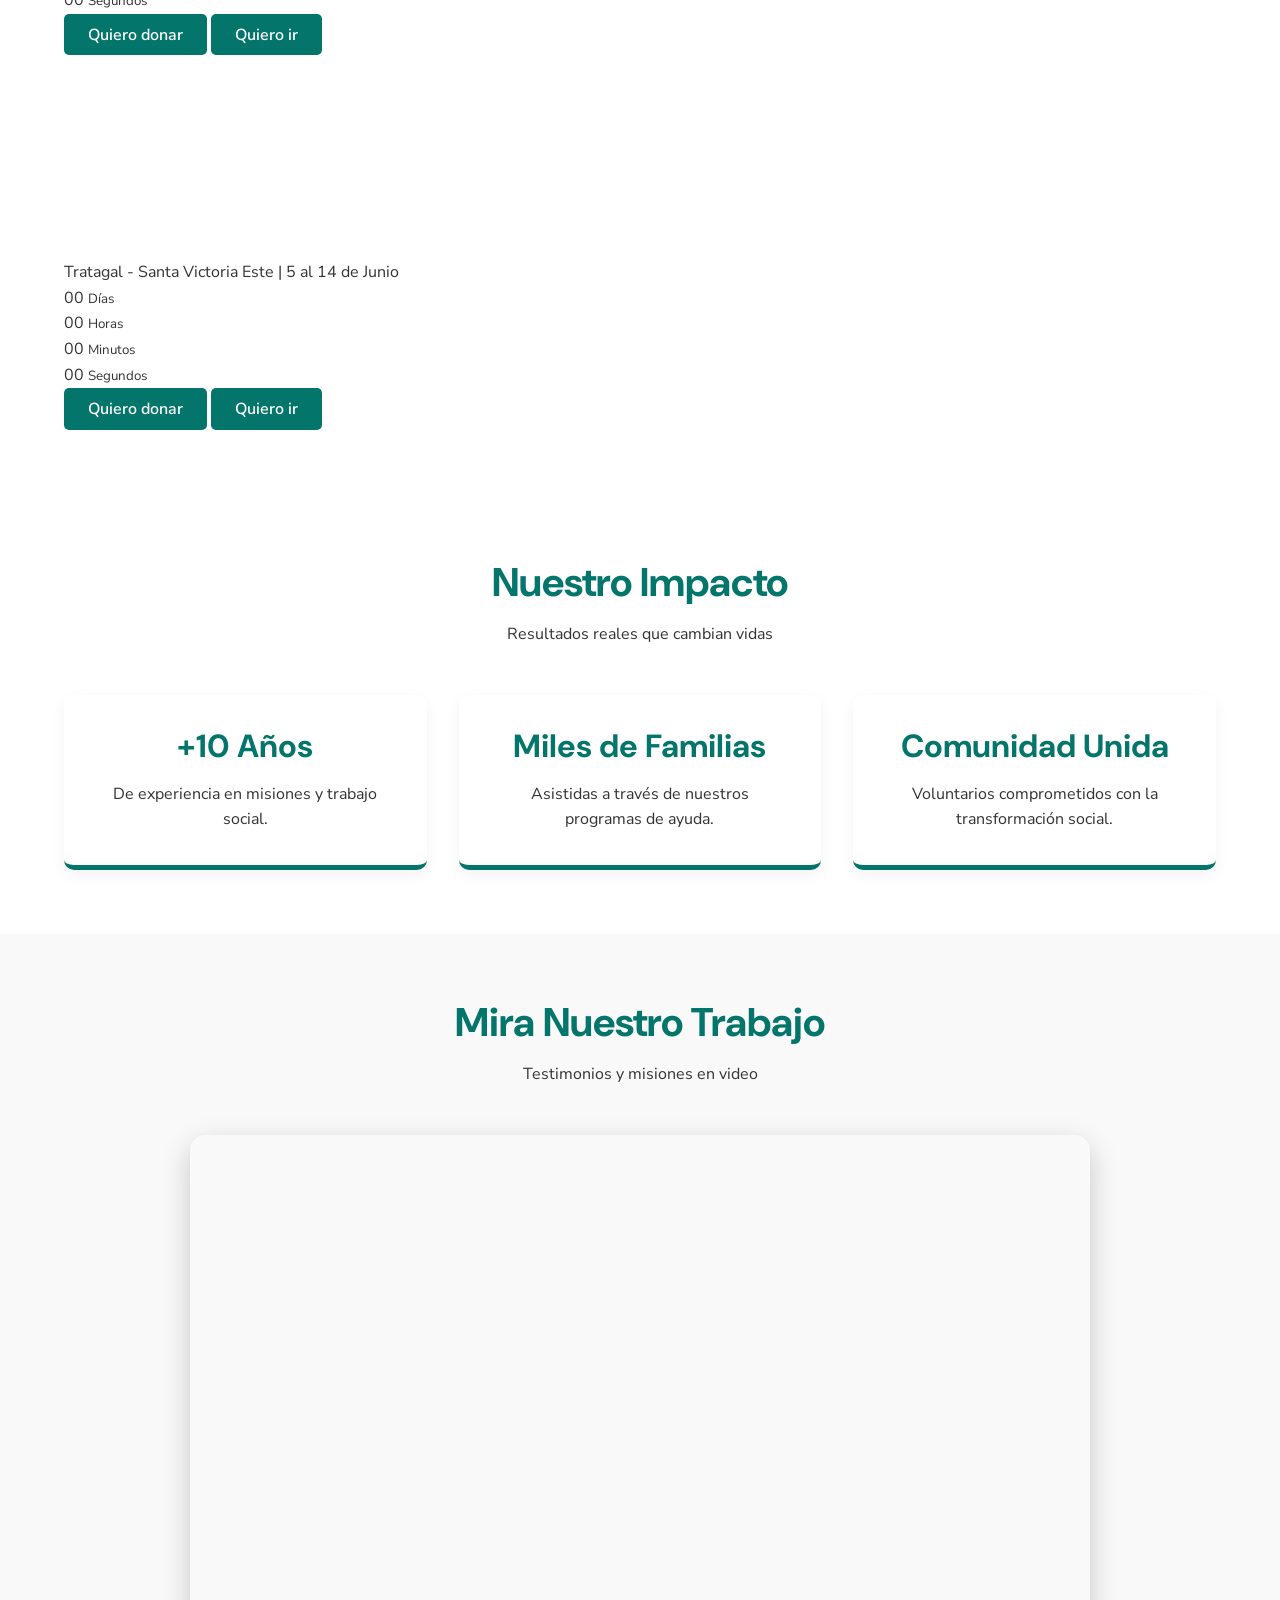
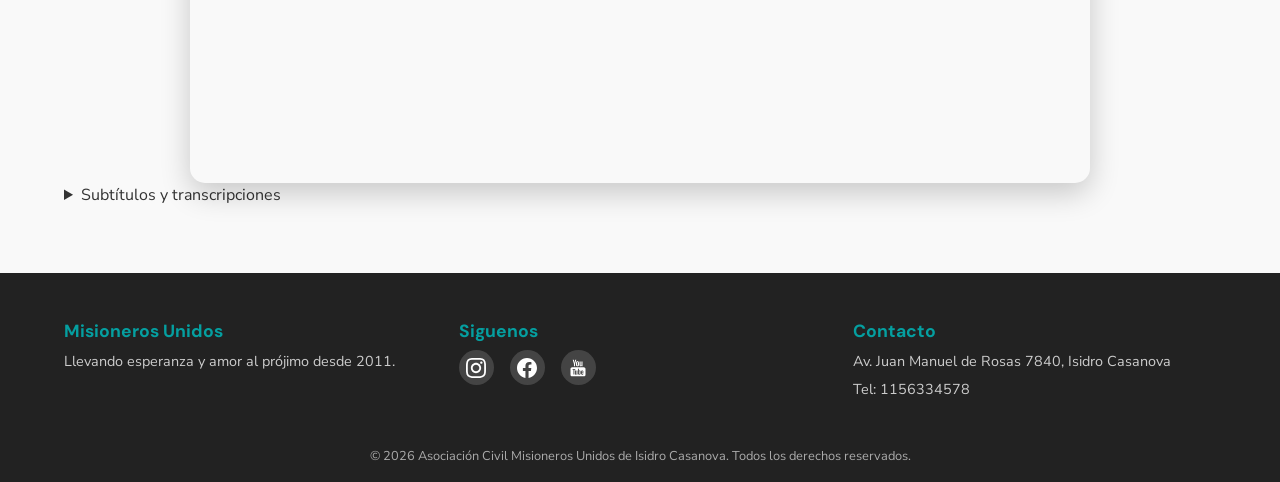
==== commit dcf05b46: "Frontend" ====
--- a/index.html
+++ b/index.html
@@ -56,6 +56,7 @@
     }
     </script>
     <link rel="stylesheet" href="css/global.css">
+    <link rel="stylesheet" href="css/animations.css">
     <link rel="stylesheet" href="css/home.css">
 </head>
 <body>
@@ -94,12 +95,12 @@
     </header>
 
     <main id="main-content" tabindex="-1">
-        <section class="hero">
+        <section class="hero hero-pattern">
             <div class="container">
                 <div class="hero-content">
-                    <h1 data-i18n="index.hero_title">Llevando Esperanza a Quienes Más lo Necesitan</h1>
-                    <p data-i18n="index.hero_desc">Desde 2011, trabajamos incansablemente en misiones y ayuda social para transformar la realidad de nuestra comunidad y más allá.</p>
-                    <div class="hero-btns">
+                    <h1 class="animate-hero" data-i18n="index.hero_title">Llevando Esperanza a Quienes Más lo Necesitan</h1>
+                    <p class="animate-hero-sub" data-i18n="index.hero_desc">Desde 2011, trabajamos incansablemente en misiones y ayuda social para transformar la realidad de nuestra comunidad y más allá.</p>
+                    <div class="hero-btns animate-hero-cta">
                         <a href="pages/donaciones.html" class="btn btn-primary" data-i18n="index.hero_btn_donate">Donar ahora</a>
                         <a href="pages/about.html" class="btn btn-outline-white" data-i18n="index.hero_btn_about">Conocernos más</a>
                     </div>
@@ -110,13 +111,85 @@
         <section class="welcome section-padding">
             <div class="container">
                 <div class="welcome-grid">
-                    <div class="welcome-text">
+                    <div class="welcome-text reveal-left">
                         <h2 class="section-title" style="text-align: left;" data-i18n="index.welcome_title">Bienvenidos a Misioneros Unidos</h2>
                         <p data-i18n="index.welcome_text_1">Somos una organización dedicada al servicio desinteresado, impulsada por el amor y la fe. Nuestra misión es brindar apoyo material, espiritual y emocional a las familias más vulnerables, llevando un mensaje de esperanza y transformación.</p>
                         <p data-i18n="index.welcome_text_2">En Isidro Casanova y diversas regiones, hemos construido puentes de solidaridad que permiten que la ayuda llegue directamente a quienes realmente la necesitan.</p>
                     </div>
-                    <div class="welcome-img">
+                    <div class="welcome-img reveal-right">
                         <img src="assets/images/2.jpg" alt="Misioneros Unidos Ayudando" width="600" height="400" loading="lazy" onerror="this.src='https://via.placeholder.com/600x400?text=Misioneros+Unidos'">
+                    </div>
+                </div>
+            </div>
+        </section>
+
+        <section class="mission-trip section-padding">
+            <div class="container">
+                <div class="mission-trip-content">
+                    <div class="mission-trip-text reveal">
+                         <h2 class="section-title" style="text-align: center; color: var(--white);" data-i18n="index.trip_title">Próximo Viaje Misionero: Salta 2026</h2>
+                         <p class="mission-trip-subtitle" data-i18n="index.trip_subtitle">Tratagal - Santa Victoria Este | 5 al 14 de Junio</p>
+                         
+                         <div id="countdown" class="countdown reveal-scale">
+                             <div class="countdown-item">
+                                 <span id="days">00</span>
+                                 <small data-i18n="index.countdown_days">Días</small>
+                             </div>
+                             <div class="countdown-item">
+                                 <span id="hours">00</span>
+                                 <small data-i18n="index.countdown_hours">Horas</small>
+                             </div>
+                             <div class="countdown-item">
+                                 <span id="minutes">00</span>
+                                 <small data-i18n="index.countdown_minutes">Minutos</small>
+                             </div>
+                             <div class="countdown-item">
+                                 <span id="seconds">00</span>
+                                 <small data-i18n="index.countdown_seconds">Segundos</small>
+                             </div>
+                         </div>
+ 
+                         <div class="mission-trip-btns">
+                             <a href="pages/donaciones.html" class="btn btn-primary" data-i18n="index.trip_btn_donate">Quiero donar</a>
+                             <a href="https://wa.me/5491156334578?text=Hola,%20me%20interesa%20sumarme%20al%20viaje%20misionero%20a%20Salta%202026.%20%C2%A1Me%20dan%20m%C3%A1s%20informaci%C3%B3n?" class="btn btn-primary" target="_blank" rel="noopener" data-i18n="index.trip_btn_go">Quiero ir</a>
+                         </div>
+
+                    </div>
+                </div>
+            </div>
+        </section>
+
+        <section class="mission-trip section-padding">
+            <div class="container">
+                <div class="mission-trip-content">
+                    <div class="mission-trip-text reveal">
+                         <h2 class="section-title" style="text-align: center; color: var(--white);" data-i18n="index.trip_title">Próximo Viaje Misionero: Salta 2026</h2>
+                         <p class="mission-trip-subtitle" data-i18n="index.trip_subtitle">Tratagal - Santa Victoria Este | 5 al 14 de Junio</p>
+                         
+                         <div id="countdown" class="countdown reveal-scale">
+                             <div class="countdown-item">
+                                 <span id="days">00</span>
+                                 <small data-i18n="index.countdown_days">Días</small>
+                             </div>
+                             <div class="countdown-item">
+                                 <span id="hours">00</span>
+                                 <small data-i18n="index.countdown_hours">Horas</small>
+                             </div>
+                             <div class="countdown-item">
+                                 <span id="minutes">00</span>
+                                 <small data-i18n="index.countdown_minutes">Minutos</small>
+                             </div>
+                             <div class="countdown-item">
+                                 <span id="seconds">00</span>
+                                 <small data-i18n="index.countdown_seconds">Segundos</small>
+                             </div>
+                         </div>
+ 
+                         <div class="mission-trip-btns">
+                             <a href="pages/donaciones.html" class="btn btn-primary" data-i18n="index.trip_btn_donate">Quiero donar</a>
+                             <a href="https://wa.me/5491156334578?text=Hola,%20me%20interesa%20sumarme%20al%20viaje%20misionero%20a%20Salta%202026.%20%C2%A1Me%20dan%20m%C3%A1s%20informaci%C3%B3n?" class="btn btn-primary" target="_blank" rel="noopener" data-i18n="index.trip_btn_go">Quiero ir</a>
+                         </div>
+
                     </div>
                 </div>
             </div>
@@ -129,15 +202,15 @@
                      <p data-i18n="index.impact_subtitle">Resultados reales que cambian vidas</p>
                  </div>
                  <div class="impact-grid">
-                     <div class="impact-card">
+                     <div class="impact-card hover-lift reveal reveal-delay-1">
                          <h3 data-i18n="index.impact_card_1_title">+10 Años</h3>
                          <p data-i18n="index.impact_card_1_text">De experiencia en misiones y trabajo social.</p>
                      </div>
-                     <div class="impact-card">
+                     <div class="impact-card hover-lift reveal reveal-delay-1">
                          <h3 data-i18n="index.impact_card_2_title">Miles de Familias</h3>
                          <p data-i18n="index.impact_card_2_text">Asistidas a través de nuestros programas de ayuda.</p>
                      </div>
-                     <div class="impact-card">
+                     <div class="impact-card hover-lift reveal reveal-delay-1">
                          <h3 data-i18n="index.impact_card_3_title">Comunidad Unida</h3>
                          <p data-i18n="index.impact_card_3_text">Voluntarios comprometidos con la transformación social.</p>
                      </div>
@@ -146,7 +219,7 @@
             </div>
         </section>
 
-        <section class="video-section section-padding" style="background-color: #f9f9f9;">
+        <section class="video-section section-padding reveal" style="background-color: #f9f9f9;">
             <div class="container">
                  <div class="section-title">
                      <h2 data-i18n="index.video_title">Mira Nuestro Trabajo</h2>
--- a/css/global.css
+++ b/css/global.css
@@ -449,3 +449,36 @@
     color: var(--primary-color);
     margin-bottom: 1rem;
 }
+
+/* Breadcrumb */
+.breadcrumb {
+    padding: 1rem 0 0;
+}
+
+.breadcrumb ol {
+    display: flex;
+    list-style: none;
+    flex-wrap: wrap;
+    font-size: 0.9rem;
+    color: var(--text-light);
+}
+
+.breadcrumb li:not(:last-child)::after {
+    content: "/";
+    margin: 0 0.5rem;
+    color: #aaa;
+}
+
+.breadcrumb a {
+    color: var(--primary-color);
+    text-decoration: none;
+}
+
+.breadcrumb a:hover {
+    text-decoration: underline;
+}
+
+.breadcrumb [aria-current="page"] {
+    color: var(--text-color);
+    font-weight: 600;
+}
--- a/css/animations.css
+++ b/css/animations.css
@@ -0,0 +1,217 @@
+/* =============================================
+   Animations & Visual Enhancements
+   ============================================= */
+
+/* --- Keyframes --- */
+@keyframes fadeInUp {
+    from {
+        opacity: 0;
+        transform: translateY(30px);
+    }
+    to {
+        opacity: 1;
+        transform: translateY(0);
+    }
+}
+
+@keyframes fadeIn {
+    from { opacity: 0; }
+    to { opacity: 1; }
+}
+
+@keyframes fadeInLeft {
+    from {
+        opacity: 0;
+        transform: translateX(-40px);
+    }
+    to {
+        opacity: 1;
+        transform: translateX(0);
+    }
+}
+
+@keyframes fadeInRight {
+    from {
+        opacity: 0;
+        transform: translateX(40px);
+    }
+    to {
+        opacity: 1;
+        transform: translateX(0);
+    }
+}
+
+@keyframes scaleIn {
+    from {
+        opacity: 0;
+        transform: scale(0.92);
+    }
+    to {
+        opacity: 1;
+        transform: scale(1);
+    }
+}
+
+/* --- Page Load Animations --- */
+.animate-hero {
+    animation: fadeInUp 0.8s ease-out forwards;
+}
+
+.animate-hero-sub {
+    animation: fadeInUp 0.8s ease-out 0.2s forwards;
+    opacity: 0;
+}
+
+.animate-hero-cta {
+    animation: fadeInUp 0.8s ease-out 0.4s forwards;
+    opacity: 0;
+}
+
+/* --- Scroll Reveal --- */
+.reveal {
+    opacity: 0;
+    transform: translateY(30px);
+    transition: opacity 0.7s ease-out, transform 0.7s ease-out;
+}
+
+.reveal.visible {
+    opacity: 1;
+    transform: translateY(0);
+}
+
+.reveal-left {
+    opacity: 0;
+    transform: translateX(-40px);
+    transition: opacity 0.7s ease-out, transform 0.7s ease-out;
+}
+
+.reveal-left.visible {
+    opacity: 1;
+    transform: translateX(0);
+}
+
+.reveal-right {
+    opacity: 0;
+    transform: translateX(40px);
+    transition: opacity 0.7s ease-out, transform 0.7s ease-out;
+}
+
+.reveal-right.visible {
+    opacity: 1;
+    transform: translateX(0);
+}
+
+.reveal-scale {
+    opacity: 0;
+    transform: scale(0.92);
+    transition: opacity 0.6s ease-out, transform 0.6s ease-out;
+}
+
+.reveal-scale.visible {
+    opacity: 1;
+    transform: scale(1);
+}
+
+/* Staggered delays for card grids */
+.reveal-delay-1 { transition-delay: 0.1s; }
+.reveal-delay-2 { transition-delay: 0.2s; }
+.reveal-delay-3 { transition-delay: 0.3s; }
+.reveal-delay-4 { transition-delay: 0.4s; }
+.reveal-delay-5 { transition-delay: 0.5s; }
+
+/* --- Card Hover Effects --- */
+.hover-lift {
+    transition: transform 0.3s ease, box-shadow 0.3s ease;
+}
+
+.hover-lift:hover {
+    transform: translateY(-6px);
+    box-shadow: 0 12px 30px rgba(0, 0, 0, 0.15);
+}
+
+.hover-glow {
+    transition: transform 0.3s ease, box-shadow 0.3s ease, border-color 0.3s ease;
+}
+
+.hover-glow:hover {
+    transform: translateY(-3px);
+    box-shadow: 0 8px 25px rgba(4, 117, 107, 0.25);
+}
+
+/* --- Hero Pattern Overlay --- */
+.hero-pattern {
+    position: relative;
+}
+
+.hero-pattern::after {
+    content: '';
+    position: absolute;
+    top: 0;
+    left: 0;
+    width: 100%;
+    height: 100%;
+    background-image: 
+        radial-gradient(circle at 20% 80%, rgba(255,255,255,0.05) 0%, transparent 50%),
+        radial-gradient(circle at 80% 20%, rgba(255,255,255,0.03) 0%, transparent 50%);
+    pointer-events: none;
+    z-index: 1;
+}
+
+.hero-pattern > * {
+    position: relative;
+    z-index: 2;
+}
+
+/* --- Decorative Accent Lines --- */
+.accent-line {
+    position: relative;
+}
+
+.accent-line::before {
+    content: '';
+    position: absolute;
+    bottom: -0.5rem;
+    left: 50%;
+    transform: translateX(-50%);
+    width: 60px;
+    height: 3px;
+    background: var(--primary-color);
+    border-radius: 2px;
+}
+
+/* --- Section Divider Wave --- */
+.section-wave {
+    position: relative;
+    overflow: hidden;
+}
+
+.section-wave::before {
+    content: '';
+    position: absolute;
+    top: -2px;
+    left: 0;
+    width: 100%;
+    height: 40px;
+    background: var(--white);
+    clip-path: ellipse(55% 100% at 50% 0%);
+    z-index: 1;
+}
+
+/* Reduced motion: disable animations */
+@media (prefers-reduced-motion: reduce) {
+    .reveal,
+    .reveal-left,
+    .reveal-right,
+    .reveal-scale {
+        opacity: 1 !important;
+        transform: none !important;
+        transition: none !important;
+    }
+
+    .animate-hero,
+    .animate-hero-sub,
+    .animate-hero-cta {
+        animation: none !important;
+        opacity: 1 !important;
+    }
+}
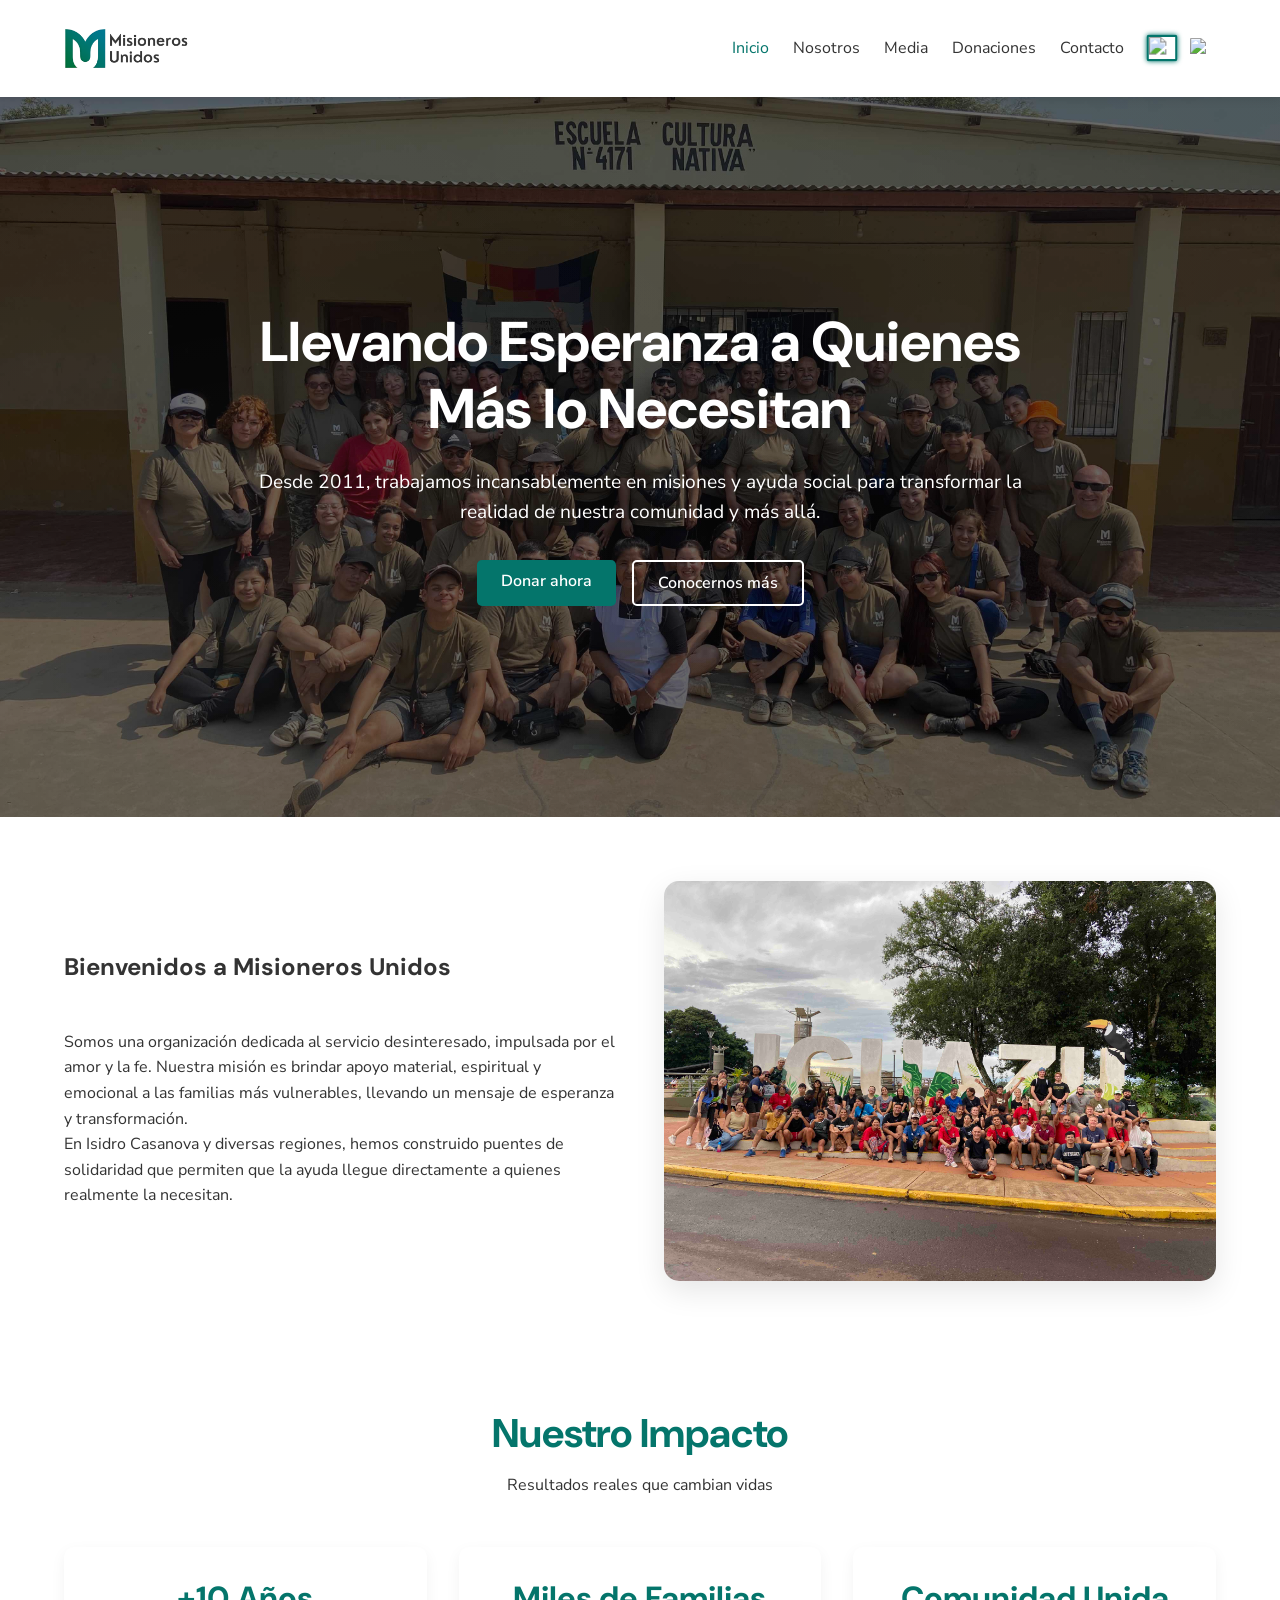
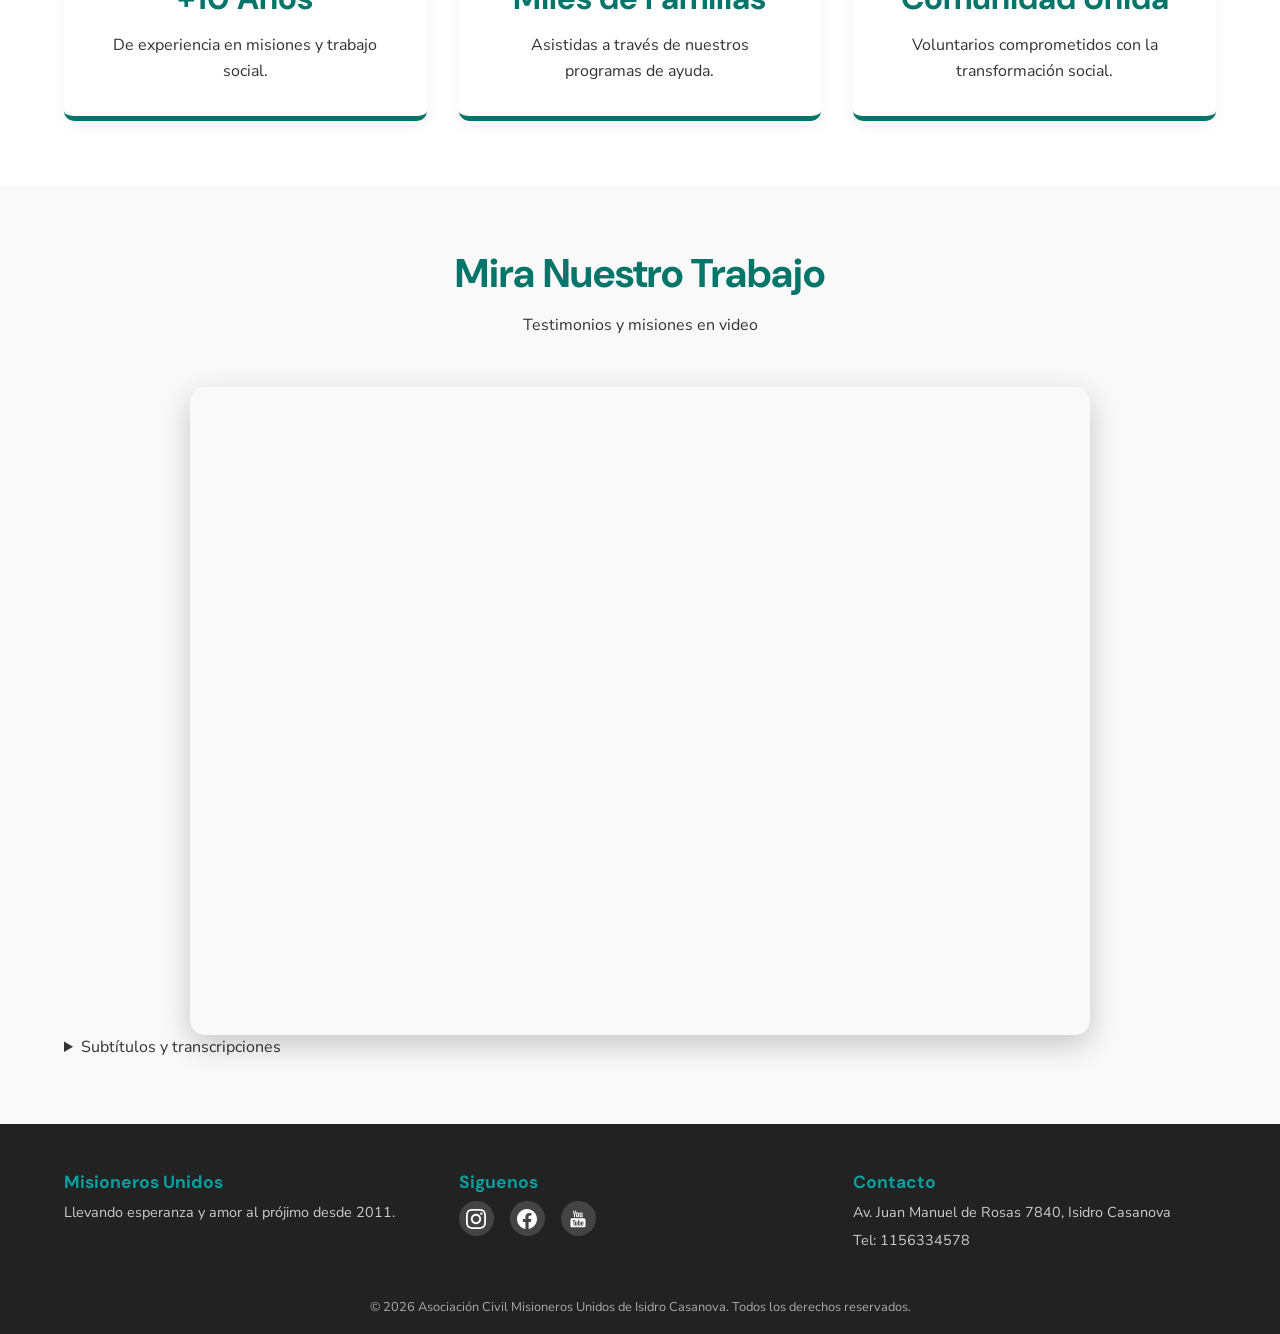
==== commit b11fdbae: "Update index.html" ====
--- a/index.html
+++ b/index.html
@@ -123,78 +123,6 @@
             </div>
         </section>
 
-        <section class="mission-trip section-padding">
-            <div class="container">
-                <div class="mission-trip-content">
-                    <div class="mission-trip-text reveal">
-                         <h2 class="section-title" style="text-align: center; color: var(--white);" data-i18n="index.trip_title">Próximo Viaje Misionero: Salta 2026</h2>
-                         <p class="mission-trip-subtitle" data-i18n="index.trip_subtitle">Tratagal - Santa Victoria Este | 5 al 14 de Junio</p>
-                         
-                         <div id="countdown" class="countdown reveal-scale">
-                             <div class="countdown-item">
-                                 <span id="days">00</span>
-                                 <small data-i18n="index.countdown_days">Días</small>
-                             </div>
-                             <div class="countdown-item">
-                                 <span id="hours">00</span>
-                                 <small data-i18n="index.countdown_hours">Horas</small>
-                             </div>
-                             <div class="countdown-item">
-                                 <span id="minutes">00</span>
-                                 <small data-i18n="index.countdown_minutes">Minutos</small>
-                             </div>
-                             <div class="countdown-item">
-                                 <span id="seconds">00</span>
-                                 <small data-i18n="index.countdown_seconds">Segundos</small>
-                             </div>
-                         </div>
- 
-                         <div class="mission-trip-btns">
-                             <a href="pages/donaciones.html" class="btn btn-primary" data-i18n="index.trip_btn_donate">Quiero donar</a>
-                             <a href="https://wa.me/5491156334578?text=Hola,%20me%20interesa%20sumarme%20al%20viaje%20misionero%20a%20Salta%202026.%20%C2%A1Me%20dan%20m%C3%A1s%20informaci%C3%B3n?" class="btn btn-primary" target="_blank" rel="noopener" data-i18n="index.trip_btn_go">Quiero ir</a>
-                         </div>
-
-                    </div>
-                </div>
-            </div>
-        </section>
-
-        <section class="mission-trip section-padding">
-            <div class="container">
-                <div class="mission-trip-content">
-                    <div class="mission-trip-text reveal">
-                         <h2 class="section-title" style="text-align: center; color: var(--white);" data-i18n="index.trip_title">Próximo Viaje Misionero: Salta 2026</h2>
-                         <p class="mission-trip-subtitle" data-i18n="index.trip_subtitle">Tratagal - Santa Victoria Este | 5 al 14 de Junio</p>
-                         
-                         <div id="countdown" class="countdown reveal-scale">
-                             <div class="countdown-item">
-                                 <span id="days">00</span>
-                                 <small data-i18n="index.countdown_days">Días</small>
-                             </div>
-                             <div class="countdown-item">
-                                 <span id="hours">00</span>
-                                 <small data-i18n="index.countdown_hours">Horas</small>
-                             </div>
-                             <div class="countdown-item">
-                                 <span id="minutes">00</span>
-                                 <small data-i18n="index.countdown_minutes">Minutos</small>
-                             </div>
-                             <div class="countdown-item">
-                                 <span id="seconds">00</span>
-                                 <small data-i18n="index.countdown_seconds">Segundos</small>
-                             </div>
-                         </div>
- 
-                         <div class="mission-trip-btns">
-                             <a href="pages/donaciones.html" class="btn btn-primary" data-i18n="index.trip_btn_donate">Quiero donar</a>
-                             <a href="https://wa.me/5491156334578?text=Hola,%20me%20interesa%20sumarme%20al%20viaje%20misionero%20a%20Salta%202026.%20%C2%A1Me%20dan%20m%C3%A1s%20informaci%C3%B3n?" class="btn btn-primary" target="_blank" rel="noopener" data-i18n="index.trip_btn_go">Quiero ir</a>
-                         </div>
-
-                    </div>
-                </div>
-            </div>
-        </section>
-
         <section class="impact section-padding">
             <div class="container">
                  <div class="section-title">
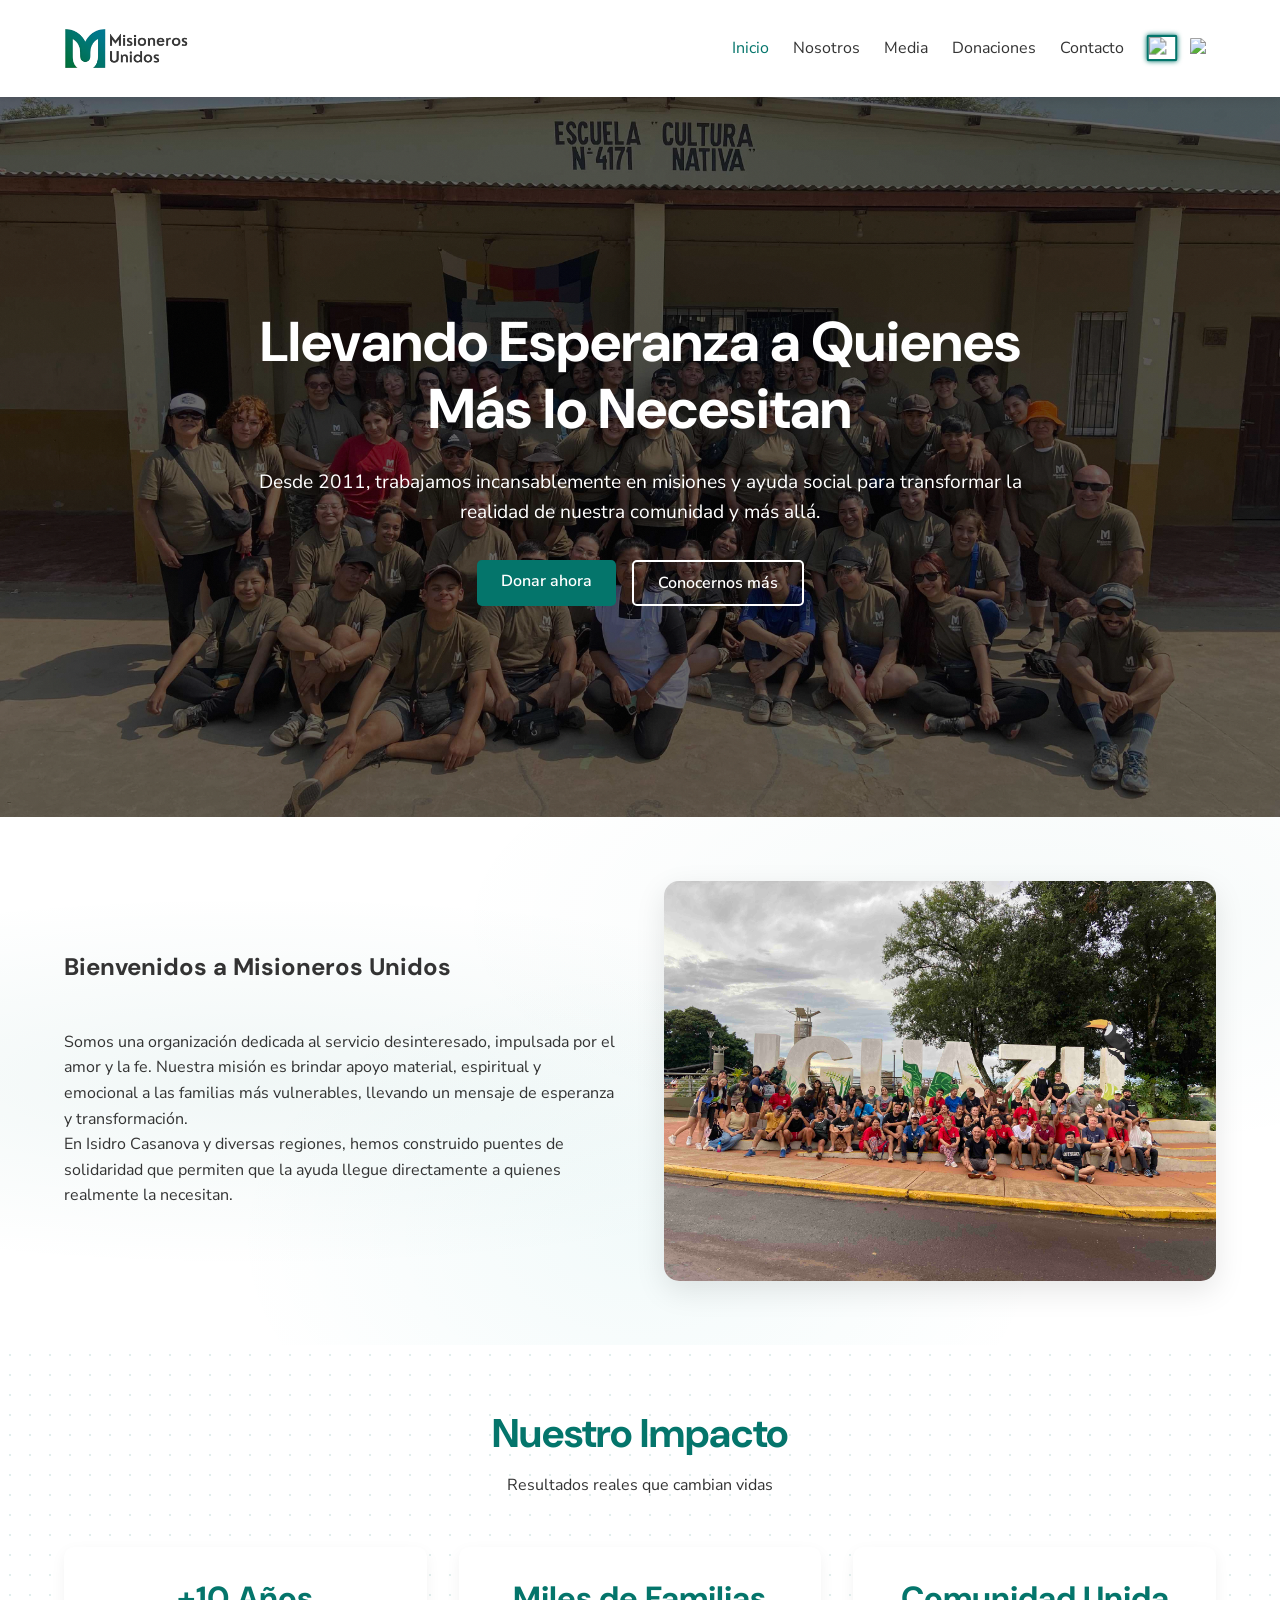
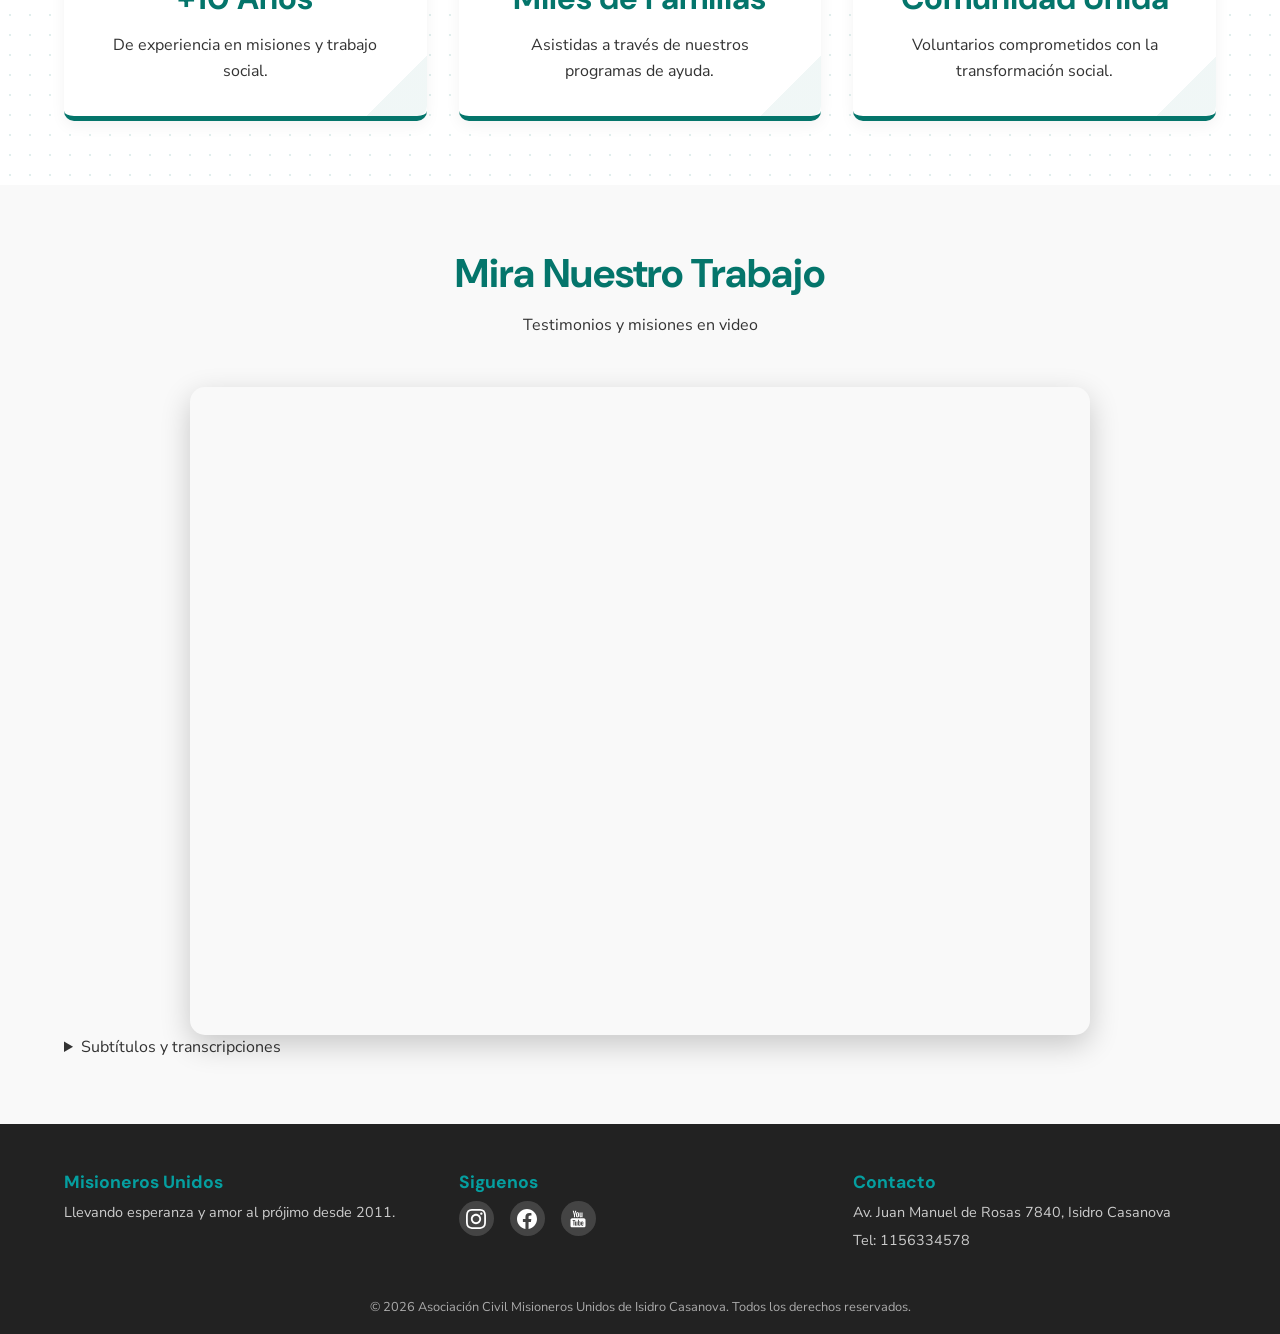
==== commit 8e287854: "Textures" ====
--- a/index.html
+++ b/index.html
@@ -95,7 +95,7 @@
     </header>
 
     <main id="main-content" tabindex="-1">
-        <section class="hero hero-pattern">
+        <section class="hero hero-pattern grain-overlay">
             <div class="container">
                 <div class="hero-content">
                     <h1 class="animate-hero" data-i18n="index.hero_title">Llevando Esperanza a Quienes Más lo Necesitan</h1>
@@ -108,7 +108,7 @@
             </div>
         </section>
 
-        <section class="welcome section-padding">
+        <section class="welcome section-padding gradient-mesh">
             <div class="container">
                 <div class="welcome-grid">
                     <div class="welcome-text reveal-left">
@@ -123,22 +123,22 @@
             </div>
         </section>
 
-        <section class="impact section-padding">
+        <section class="impact section-padding dot-pattern-light">
             <div class="container">
                  <div class="section-title">
                      <h2 data-i18n="index.impact_title">Nuestro Impacto</h2>
                      <p data-i18n="index.impact_subtitle">Resultados reales que cambian vidas</p>
                  </div>
                  <div class="impact-grid">
-                     <div class="impact-card hover-lift reveal reveal-delay-1">
+                     <div class="impact-card hover-lift reveal reveal-delay-1 card-corner">
                          <h3 data-i18n="index.impact_card_1_title">+10 Años</h3>
                          <p data-i18n="index.impact_card_1_text">De experiencia en misiones y trabajo social.</p>
                      </div>
-                     <div class="impact-card hover-lift reveal reveal-delay-1">
+                     <div class="impact-card hover-lift reveal reveal-delay-2 card-corner">
                          <h3 data-i18n="index.impact_card_2_title">Miles de Familias</h3>
                          <p data-i18n="index.impact_card_2_text">Asistidas a través de nuestros programas de ayuda.</p>
                      </div>
-                     <div class="impact-card hover-lift reveal reveal-delay-1">
+                     <div class="impact-card hover-lift reveal reveal-delay-3 card-corner">
                          <h3 data-i18n="index.impact_card_3_title">Comunidad Unida</h3>
                          <p data-i18n="index.impact_card_3_text">Voluntarios comprometidos con la transformación social.</p>
                      </div>
--- a/css/animations.css
+++ b/css/animations.css
@@ -197,6 +197,152 @@
     z-index: 1;
 }
 
+/* =============================================
+   Textures & Atmospheric Effects
+   ============================================= */
+
+/* --- SVG Grain / Noise Overlay --- */
+.grain-overlay {
+    position: relative;
+}
+
+.grain-overlay::after {
+    content: '';
+    position: absolute;
+    inset: 0;
+    opacity: 0.03;
+    background-image: url("data:image/svg+xml,%3Csvg viewBox='0 0 256 256' xmlns='http://www.w3.org/2000/svg'%3E%3Cfilter id='noise'%3E%3CfeTurbulence type='fractalNoise' baseFrequency='0.9' numOctaves='4' stitchTiles='stitch'/%3E%3C/filter%3E%3Crect width='100%25' height='100%25' filter='url(%23noise)'/%3E%3C/svg%3E");
+    background-repeat: repeat;
+    background-size: 128px 128px;
+    pointer-events: none;
+    z-index: 1;
+}
+
+.grain-overlay > * {
+    position: relative;
+    z-index: 2;
+}
+
+/* --- Dot Pattern Background --- */
+.dot-pattern {
+    background-image: radial-gradient(circle, var(--primary-color) 1px, transparent 1px);
+    background-size: 24px 24px;
+}
+
+.dot-pattern-light {
+    background-image: radial-gradient(circle, rgba(4, 117, 107, 0.12) 1px, transparent 1px);
+    background-size: 20px 20px;
+}
+
+/* --- Gradient Mesh Atmosphere --- */
+.gradient-mesh {
+    position: relative;
+}
+
+.gradient-mesh::before {
+    content: '';
+    position: absolute;
+    inset: 0;
+    background:
+        radial-gradient(ellipse at 20% 50%, rgba(4, 117, 107, 0.06) 0%, transparent 50%),
+        radial-gradient(ellipse at 80% 20%, rgba(4, 117, 107, 0.04) 0%, transparent 40%),
+        radial-gradient(ellipse at 50% 80%, rgba(5, 159, 160, 0.05) 0%, transparent 45%);
+    pointer-events: none;
+}
+
+/* --- Diagonal Stripe Section --- */
+.diagonal-stripe {
+    position: relative;
+    overflow: hidden;
+}
+
+.diagonal-stripe::after {
+    content: '';
+    position: absolute;
+    top: -50%;
+    left: -50%;
+    width: 200%;
+    height: 200%;
+    background: repeating-linear-gradient(
+        45deg,
+        transparent,
+        transparent 20px,
+        rgba(4, 117, 107, 0.02) 20px,
+        rgba(4, 117, 107, 0.02) 21px
+    );
+    pointer-events: none;
+}
+
+/* =============================================
+   Distinctive Card Designs
+   ============================================= */
+
+/* --- Card with Gradient Top Border --- */
+.card-accent {
+    position: relative;
+    overflow: hidden;
+}
+
+.card-accent::before {
+    content: '';
+    position: absolute;
+    top: 0;
+    left: 0;
+    width: 100%;
+    height: 4px;
+    background: linear-gradient(90deg, var(--primary-color), var(--primary-light), var(--primary-color));
+    border-radius: 10px 10px 0 0;
+}
+
+/* --- Card with Subtle Corner Decoration --- */
+.card-corner {
+    position: relative;
+    overflow: hidden;
+}
+
+.card-corner::after {
+    content: '';
+    position: absolute;
+    bottom: 0;
+    right: 0;
+    width: 60px;
+    height: 60px;
+    background: linear-gradient(135deg, transparent 50%, rgba(4, 117, 107, 0.06) 50%);
+    border-radius: 0 0 10px 0;
+}
+
+/* --- Card with Colored Shadow --- */
+.card-shadow-brand {
+    box-shadow:
+        0 4px 12px rgba(0, 0, 0, 0.06),
+        0 1px 3px rgba(4, 117, 107, 0.1);
+    transition: box-shadow 0.3s ease, transform 0.3s ease;
+}
+
+.card-shadow-brand:hover {
+    box-shadow:
+        0 8px 24px rgba(0, 0, 0, 0.1),
+        0 2px 6px rgba(4, 117, 107, 0.18);
+    transform: translateY(-4px);
+}
+
+/* --- Card with Left Accent Line --- */
+.card-left-line {
+    position: relative;
+    padding-left: 2rem;
+    border-left: 4px solid transparent;
+    border-image: linear-gradient(180deg, var(--primary-color), var(--primary-light)) 1;
+}
+
+/* --- Card with Glow Border on Hover --- */
+.card-glow-border {
+    transition: box-shadow 0.3s ease;
+}
+
+.card-glow-border:hover {
+    box-shadow: 0 0 0 2px rgba(4, 117, 107, 0.3), 0 8px 20px rgba(0, 0, 0, 0.1);
+}
+
 /* Reduced motion: disable animations */
 @media (prefers-reduced-motion: reduce) {
     .reveal,
